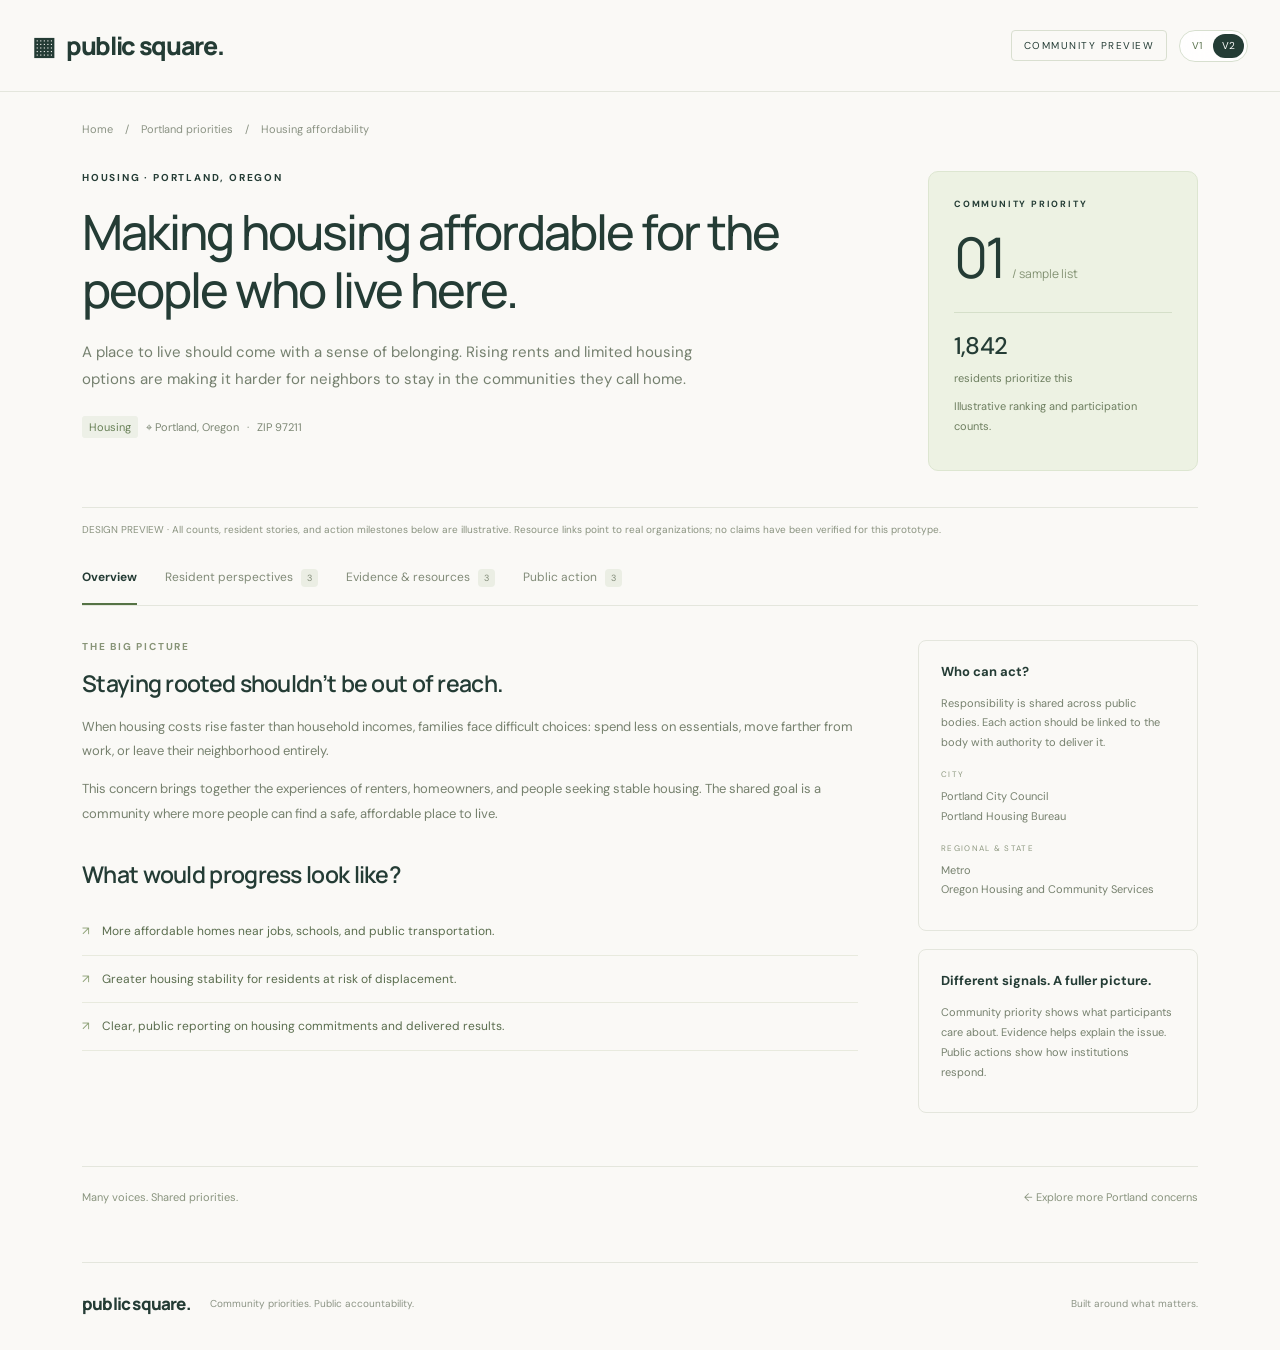
==== concern.html @ c82e116a "Add housing concern page with perspectives evidence and action tabs" ====
<!doctype html><html lang="en"><head><meta charset="UTF-8"><meta name="viewport" content="width=device-width,initial-scale=1"><title>Housing affordability — Public Square</title><style>
@import url('https://fonts.googleapis.com/css2?family=DM+Sans:wght@400;450;500;550;600;650;700&family=Manrope:wght@400;500;600;650;700;750;800&display=swap');
:root{--paper:#faf9f6;--ink:#243c35;--muted:#7b827a;--line:#e4e6dd;--green:#c9ec8e}*{box-sizing:border-box}body{margin:0;background:var(--paper);color:var(--ink);font-family:'DM Sans',sans-serif;font-size:14px}button,input,select{font:inherit}a{color:inherit;text-decoration:none}.site-header{height:92px;margin:0 5%;display:flex;align-items:center;border-bottom:1px solid var(--line);gap:28px}.brand{font-family:Manrope,sans-serif;font-weight:800;font-size:25px;letter-spacing:-1.3px;display:flex;align-items:center}.brand-mark{font-size:35px;margin-right:10px;line-height:1}.brand-dot{color:#71904b}.header-note{color:var(--muted);font-size:12px}.preview-label{margin-left:auto;font-size:10px;letter-spacing:1.5px;border:1px solid #d9dfd0;padding:8px 12px;border-radius:4px}main{max-width:1160px;margin:auto;padding:0 32px}.intro{position:relative;padding:58px 0 31px;overflow:hidden}.eyebrow{font-size:10px;letter-spacing:1.8px;font-weight:700;display:flex;align-items:center;gap:8px}.eyebrow>span{width:6px;height:6px;border-radius:50%;background:#7e9b55}h1{font-family:Manrope,sans-serif;font-size:70px;line-height:1.12;letter-spacing:-3.8px;font-weight:500;margin:22px 0}h1 em{font-style:normal;background:linear-gradient(transparent 65%,var(--green) 65%,var(--green) 93%,transparent 93%)}.intro p{color:#747d74;font-size:14px;line-height:1.9}.intro-bottom{display:flex;align-items:center;gap:17px;margin-top:30px}.community{font-weight:600;font-size:12px}.community>span{font-size:20px;margin-right:5px}.demo-note{font-size:10px;color:#888f84;border-left:1px solid var(--line);padding-left:17px}.hero-art{position:absolute;right:4px;top:65px;width:410px;height:290px}.art-grid{position:absolute;inset:0;background-image:radial-gradient(#cbd2c1 1px,transparent 1px);background-size:19px 19px;mask-image:linear-gradient(to right,transparent,black 20%,black 80%,transparent)}.art-circle{position:absolute;width:215px;height:215px;border-radius:50%;background:#e7edda;left:110px;top:20px}.art-card{position:absolute;background:#fffefb;border:1px solid #dfe4d5;box-shadow:0 10px 25px #243c3509;border-radius:7px;padding:21px 16px;width:330px;font-size:12px;font-weight:550;display:flex;align-items:center;gap:16px}.art-card>span{font-size:11px;color:#839575}.art-card>b{margin-left:auto;font-size:18px;font-weight:400}.card-one{top:28px;left:15px;transform:rotate(-6deg)}.card-two{top:105px;left:63px;transform:rotate(3deg);background:#e6efce}.card-three{top:182px;left:28px;transform:rotate(-3deg)}.art-caption{position:absolute;bottom:0;left:92px;letter-spacing:1.7px;font-size:8px;color:#929b86}.priorities{border-top:1px solid var(--line);padding-top:34px}.section-heading{display:flex;justify-content:space-between;align-items:end;margin-bottom:24px}h2{font-family:Manrope,sans-serif;font-size:30px;letter-spacing:-1px;margin:8px 0 0;font-weight:600;display:flex;align-items:center;gap:12px}.count{font-family:'DM Sans',sans-serif;font-size:11px;background:#e8eddf;color:#66804f;border-radius:5px;padding:5px 8px;letter-spacing:0}.section-heading p{color:var(--muted);font-size:11px}.filters{display:flex;gap:12px;padding:17px;background:#eeefe8;border:1px solid #e4e7dc;border-radius:9px}.select-wrap{display:flex;flex-direction:column;gap:5px;background:var(--paper);border:1px solid #dfe3d8;border-radius:5px;padding:9px 12px;width:220px}.select-wrap>span{font-size:8px;letter-spacing:1.4px;color:#7e8676;font-weight:700}select{border:0;background:transparent;color:var(--ink);font-size:12px;width:100%;outline-offset:4px}.search-wrap{display:flex;align-items:center;gap:10px;margin-left:auto;border-bottom:1px solid #cdd3c3}.search-wrap>span{font-size:27px;color:#7b8574}input{background:transparent;border:0;min-width:0;width:175px;outline-offset:5px;font-size:12px;padding:12px 0;color:var(--ink)}.reset{border:0;background:none;font-size:10px;color:#7b8273;padding:6px;cursor:pointer}.list-labels{display:flex;justify-content:space-between;padding:24px 22px 12px;font-size:8px;font-weight:600;letter-spacing:1.4px;color:#89917f}.concern{display:flex;align-items:center;gap:22px;border-top:1px solid var(--line);padding:23px 20px;transition:background .15s}.concern:hover{background:#f0f2e9}.rank{font-family:Manrope,sans-serif;font-size:23px;font-weight:500;letter-spacing:-1px;width:32px;color:#a2ac98}.concern:first-child .rank{color:#537344}.concern-main{flex:1;min-width:0}.concern-title{border:0;padding:0;background:none;text-align:left;color:var(--ink);font-family:Manrope,sans-serif;font-size:16px;font-weight:650;letter-spacing:-.3px;cursor:pointer}.concern-title:hover{text-decoration:underline;text-underline-offset:4px}.concern-main p{font-size:12px;color:#7f867b;margin:7px 0 11px;line-height:1.6}.meta{display:flex;align-items:center;gap:12px;color:#87907e;font-size:9px}.tag{background:#edf0e7;padding:4px 7px;border-radius:3px;color:#688057}.priority-count{min-width:100px;text-align:right;font-size:18px;font-weight:500;letter-spacing:-.5px}.priority-count small{display:block;color:#939a8b;font-size:9px;font-weight:400;letter-spacing:0;margin-top:5px}.row-arrow{margin-left:10px;color:#94a087;font-size:20px}.list-footer{border-top:1px solid var(--line);display:flex;justify-content:space-between;padding:17px 0;font-size:10px;color:#8a9381}.invitation{margin:27px 0 42px;display:flex;gap:19px;align-items:center;background:#eaf0df;border-radius:8px;padding:26px 28px}.invitation-icon{font-size:40px;color:#78975b}.invitation h3{font-family:Manrope,sans-serif;font-size:17px;margin:0 0 6px;font-weight:600;letter-spacing:-.4px}.invitation p{font-size:11px;color:#7b8970;margin:0;line-height:1.7}.sample-badge{margin-left:auto;font-size:10px;color:#6a7f58}footer{display:flex;gap:20px;align-items:center;padding:24px 0 30px;border-top:1px solid var(--line);color:#8c9485;font-size:10px}.brand.small{font-size:17px;color:var(--ink);letter-spacing:-.8px}footer>span{margin-left:auto}.empty{padding:50px 20px;text-align:center;color:var(--muted)}dialog{border:1px solid var(--line);border-radius:14px;max-width:560px;width:calc(100% - 32px);padding:34px;background:var(--paper);color:var(--ink);box-shadow:0 20px 90px #14291f33}dialog::backdrop{background:#203c3566;backdrop-filter:blur(3px)}.close{float:right;border:0;background:none;font-size:25px;color:var(--ink);cursor:pointer}dialog h2{font-size:27px;margin:20px 0}dialog p{line-height:1.8;color:#737f6c}dialog .detail-note{font-size:12px;border-top:1px solid var(--line);padding-top:16px}button:focus-visible,a:focus-visible{outline:2px solid #67864c;outline-offset:5px}@media(min-width:1450px){main{max-width:1230px}.intro{padding-top:65px;padding-bottom:40px}}@media(max-width:900px){.hero-art{transform:scale(.75);transform-origin:right center;right:-15px}.intro p{max-width:380px}.header-note{display:none}.search-wrap{width:170px}input{width:130px}.select-wrap{width:180px}.sample-badge{display:none}}@media(max-width:650px){.site-header{height:75px;margin:0 22px}.brand{font-size:22px}.brand-mark{font-size:29px}.preview-label{font-size:7px;padding:7px;letter-spacing:1px}main{padding:0 22px}.intro{padding:36px 0 25px}.hero-art{display:none}h1{font-size:57px;letter-spacing:-3px}.intro p{font-size:13px}.intro-bottom{flex-wrap:wrap;gap:10px}.demo-note{font-size:9px}.section-heading{align-items:start;flex-direction:column;gap:9px}.section-heading p{margin:0}.filters{flex-wrap:wrap;padding:12px;gap:10px}.select-wrap{width:calc(50% - 5px)}.search-wrap{margin:0;flex:1}.search-wrap input{width:100%}.list-labels{padding-left:0;padding-right:0;font-size:7px}.concern{gap:12px;padding:22px 0}.rank{font-size:20px;width:25px}.concern-title{font-size:14px;line-height:1.5}.concern-main p{font-size:11px}.priority-count{font-size:16px;min-width:55px}.priority-count small{font-size:8px}.row-arrow{display:none}.meta{gap:8px;font-size:8px;flex-wrap:wrap}.list-footer>span:last-child{display:none}.invitation{padding:20px 17px;gap:12px}.invitation h3{font-size:15px}.invitation p{font-size:10px}footer{flex-wrap:wrap;gap:8px 15px}footer>span{display:none}footer p{font-size:9px}}

[hidden]{display:none!important}.filters{flex-wrap:wrap;align-items:stretch}.filters .select-wrap{flex:1 1 145px;width:auto;min-width:135px}.filters .search-wrap{flex:1 1 170px}.filters .search-wrap input{width:100%}.select-wrap input{width:100%;padding:0;font-size:12px}.filter-help{font-size:10px;color:var(--muted);line-height:1.6;margin:8px 2px}.filter-help:empty{display:none}.community #community-name{font-size:12px}

html{scroll-behavior:smooth}.landing-hero{min-height:100svh;position:relative;isolation:isolate;display:flex;flex-direction:column;background:#213d30;color:white;padding:0 5% 28px}.hero-photo,.hero-shade{position:absolute;inset:0;width:100%;height:100%;object-fit:cover;z-index:-2}.hero-photo{object-position:65% center}.hero-shade{z-index:-1;background:linear-gradient(90deg,#09251de0 0%,#10281e99 45%,#10281e22 100%),linear-gradient(0deg,#0c261ad9,transparent 60%)}.hero-header{display:flex;align-items:center;gap:30px;padding:28px 0;border-bottom:1px solid #ffffff30}.hero-header .brand{color:#fff}.hero-header .preview-label{border-color:#ffffff60;color:#fff}.hero-nav{font-size:12px;margin-left:auto}.hero-message{flex:1;padding:80px 0 60px;max-width:850px}.hero-message .eyebrow{color:#d4e8bb}.hero-message h1{font-size:clamp(48px,5.8vw,88px);line-height:1.1;letter-spacing:-3px;margin:26px 0}.hero-message h1 em{background:none;color:#d3ef9d}.hero-message p{font-size:16px;line-height:1.8;color:#ecf0e7;max-width:520px}.hero-link{display:inline-flex;gap:28px;align-items:center;font-size:12px;margin-top:22px}.hero-link span{border:1px solid #ffffff80;border-radius:50%;padding:8px 13px;font-size:20px}.hero-filter-panel{background:#faf9f6;color:var(--ink);border-radius:12px;padding:22px 24px;box-shadow:0 8px 45px #0002}.hero-filter-heading{display:flex;align-items:center;justify-content:space-between;gap:16px;margin-bottom:16px}.hero-filter-heading h2{font-size:22px;margin:0;letter-spacing:-.7px}.hero-filter-heading>span{font-size:11px;color:var(--muted)}.hero-filter-panel .filters{padding:0;border:0;background:none;gap:10px}.find-button{background:#d1ed9f;border:0;color:#233d2c;border-radius:5px;padding:16px 20px;font-weight:600;font-size:12px;cursor:pointer;display:flex;align-items:center;justify-content:center;gap:20px}.find-button:hover{background:#c1df8a}.hero-sample{font-size:9px;color:#8a9182;margin:12px 0 0}.hero-filter-panel .reset{display:none}#agenda{padding-top:45px}.priorities{border-top:0}.results-page main{padding-top:28px}.results-page .section-heading{margin-top:25px}.back-link{font-size:12px;color:#637a55}.results-page .filters{margin-top:20px}.results-page .find-button{display:none}.results-page .invitation{display:none}@media(max-width:650px){.landing-hero{padding:0 20px 20px}.hero-header{padding:22px 0;gap:12px}.hero-header .brand{font-size:21px}.hero-nav{display:none}.hero-message{padding:60px 0 45px}.hero-message h1{font-size:49px;letter-spacing:-2px}.hero-message p{font-size:13px}.hero-filter-panel{padding:18px}.hero-filter-heading{display:block}.hero-filter-heading h2{font-size:19px;margin-bottom:7px}.hero-filter-panel .select-wrap{min-width:110px;flex-basis:calc(50% - 5px)}.find-button{flex:1 1 100%}.hero-photo{object-position:60% center}.hero-shade{background:linear-gradient(90deg,#09251de8,#10281e55)}.hero-sample{line-height:1.7}.hero-header .preview-label{margin-left:auto;font-size:7px}.hero-message .eyebrow{font-size:8px}#agenda{padding-top:25px}}


.version-switcher{position:fixed;bottom:18px;right:20px;z-index:50;display:flex;align-items:center;gap:5px;padding:6px;background:#fffffff2;border:1px solid #d7dfcf;border-radius:40px;box-shadow:0 5px 25px #10271d26;font:11px 'DM Sans',sans-serif;color:#263e32;backdrop-filter:blur(12px)}.version-switcher>span{padding:0 9px;color:#7b8774;font-size:9px;letter-spacing:1px}.version-switcher a{display:block;border-radius:30px;padding:9px 13px;color:#58704b}.version-switcher a[aria-current=page]{background:#243c35;color:#fff}.version-switcher a:hover{background:#e7efd9;color:#243c35}@media(max-width:650px){.version-switcher{bottom:12px;right:12px}.version-switcher>span{display:none}footer{padding-bottom:75px}}

/* Compact version control shared by all screens. */
.header-controls{margin-left:auto;display:flex;align-items:center;gap:12px;flex-shrink:0}.header-controls .preview-label{margin-left:0;white-space:nowrap}.version-switcher{position:static;display:inline-flex;align-items:center;gap:2px;padding:3px;border:1px solid #d7dfcf;border-radius:30px;background:#ffffffd9;box-shadow:none;font:10px 'DM Sans',sans-serif;color:#263e32}.version-switcher a{display:block;padding:6px 9px;border-radius:20px;color:#58704b;line-height:1.2}.version-switcher a[aria-current=page]{background:#243c35;color:white}.version-switcher a:hover{background:#e7efd9;color:#243c35}.hero-header .version-switcher{background:#ffffff16;border-color:#ffffff65}.hero-header .version-switcher a{color:#fff}.hero-header .version-switcher a[aria-current=page]{background:#d3ef9d;color:#243c35}.hero-header .hero-nav{margin-left:auto}.hero-header .header-controls{margin-left:0}.landing-hero{padding-bottom:clamp(70px,10svh,120px)}.hero-message{padding-bottom:38px}.hero-filter-panel{margin-top:12px}@media(max-width:650px){.header-controls{gap:7px}.site-header,.hero-header{gap:10px}.site-header .brand,.hero-header .brand{font-size:18px;letter-spacing:-.8px}.site-header .brand-mark{font-size:24px;margin-right:6px}.header-controls .preview-label{font-size:6px;letter-spacing:.6px;padding:7px 5px}.version-switcher a{padding:6px 7px;font-size:9px}.hero-header .header-controls{margin-left:auto}.landing-hero{padding-bottom:48px}.hero-message{padding-top:45px;padding-bottom:30px}footer{padding-bottom:30px}}

.concern-page main{max-width:1180px;padding-top:30px}.breadcrumbs{font-size:11px;color:#8b9384;display:flex;gap:12px;align-items:center;margin-bottom:35px}.breadcrumbs a:hover{text-decoration:underline}.concern-heading{display:grid;grid-template-columns:1fr 270px;gap:65px;padding-bottom:36px}.concern-heading h1{font-size:clamp(33px,3.8vw,51px);line-height:1.2;letter-spacing:-2px;margin:19px 0;max-width:720px}.concern-lead{color:#75806f;font-size:15px;line-height:1.8;max-width:640px}.concern-context{display:flex;gap:8px;align-items:center;font-size:11px;color:#7d8875;margin-top:23px}.rank-card{background:#edf2e3;border:1px solid #dde6d1;border-radius:10px;padding:25px;align-self:start}.rank-card .eyebrow{font-size:9px;line-height:1.6}.rank-number{font-size:56px;letter-spacing:-3px;font-family:Manrope,sans-serif;line-height:1.3;margin:10px 0}.rank-number small{font-size:12px;letter-spacing:0;color:#839273}.rank-card p{color:#6d7e5f;font-size:11px;line-height:1.8;margin:8px 0}.rank-divider{border-top:1px solid #d5dfc9;margin-top:18px;padding-top:17px}.rank-card strong{font-size:24px;font-weight:500;letter-spacing:-.8px}.prototype-note{border-top:1px solid var(--line);padding:13px 0;color:#8a9380;font-size:10px;line-height:1.7}.concern-tabs{display:flex;gap:28px;border-bottom:1px solid var(--line);margin:0 0 34px;overflow-x:auto}.concern-tabs button{padding:18px 0;color:#818b78;border:0;border-bottom:2px solid transparent;background:none;white-space:nowrap;cursor:pointer;font-size:12px}.concern-tabs button[aria-selected=true]{border-color:#557345;color:#243c35;font-weight:700}.concern-tabs small{background:#ebeee4;padding:3px 6px;border-radius:4px;font-size:9px;margin-left:5px}.detail-layout{display:grid;grid-template-columns:1fr 280px;gap:60px}.detail-layout h2,.tab-panel h2{font-size:23px;letter-spacing:-.7px;margin:0 0 16px}.detail-layout p,.tab-panel .body-copy{font-size:13px;line-height:1.9;color:#76816e}.detail-section{margin-bottom:32px}.desired-outcomes{padding:0;list-style:none;margin:18px 0}.desired-outcomes li{display:flex;gap:12px;font-size:12px;color:#5a6d4e;padding:13px 0;border-bottom:1px solid #e8eade;line-height:1.7}.desired-outcomes li:before{content:'↗';color:#8da176}.sidebar-box{border:1px solid var(--line);padding:22px;border-radius:8px;margin-bottom:18px}.sidebar-box h3{font-size:13px;margin:0 0 14px}.sidebar-box p{font-size:11px;margin:8px 0;line-height:1.8}.sidebar-box a{font-size:11px;text-decoration:underline;text-underline-offset:4px;line-height:1.8}.sidebar-label{display:block;font-size:8px;letter-spacing:1.3px;color:#8e9981;margin:16px 0 5px}.perspective-card{border:1px solid var(--line);background:#fffefa;border-radius:9px;padding:24px;margin-bottom:16px}.person{display:flex;align-items:center;gap:10px;font-size:12px}.avatar{width:34px;height:34px;background:#e9eddf;color:#72835e;display:grid;place-items:center;border-radius:50%;font-size:11px}.person small{display:block;color:#94a087;font-size:9px;margin-top:3px}.perspective-card blockquote{font-size:15px;line-height:1.85;margin:18px 0;color:#506246}.perspective-card .tag{font-size:9px}.source-card{display:flex;gap:18px;border-top:1px solid var(--line);padding:23px 0;align-items:start}.source-icon{background:#edf0e6;padding:12px;border-radius:5px;font-size:19px;color:#7a8c64}.source-card h3{font-size:14px;margin:0 0 8px}.source-card p{font-size:12px;line-height:1.8;color:#7b8573;max-width:650px}.source-card a{font-size:11px;text-decoration:underline;text-underline-offset:4px}.source-card small{color:#8b9680;font-size:9px}.timeline{margin:28px 0 40px;padding-left:28px;border-left:1px solid #dbe3cf}.timeline-item{position:relative;padding:0 0 30px 5px}.timeline-item:before{content:'';position:absolute;left:-34px;top:5px;width:9px;height:9px;border-radius:50%;background:#b5ce90;border:2px solid var(--paper)}.timeline-item time{font-size:9px;letter-spacing:1.2px;color:#8c987d}.timeline-item h3{font-size:15px;margin:10px 0}.timeline-item p{font-size:12px;color:#7d8873;line-height:1.8}.status-chip{font-size:9px;background:#edf1e4;color:#6b8155;border-radius:4px;padding:5px 8px;display:inline-block}.tab-panel{min-height:390px}.panel-intro{display:flex;justify-content:space-between;align-items:start;gap:30px}.panel-intro .eyebrow{color:#8d987f;font-size:8px;margin-top:8px}.detail-bottom{margin:35px 0;padding:23px 0;border-top:1px solid var(--line);font-size:11px;color:#89947e;display:flex;justify-content:space-between}.concern-page .site-header{max-width:1350px;margin:auto;padding:0 32px}.concern-page .section-heading{margin:0}@media(max-width:700px){.concern-page main{padding:23px}.concern-page .site-header{padding:0 20px}.concern-heading{grid-template-columns:1fr;gap:20px}.concern-heading h1{font-size:36px;letter-spacing:-1.5px}.rank-card{display:grid;grid-template-columns:1fr 1fr;gap:0 15px;padding:20px}.rank-card .eyebrow{grid-column:1/-1}.rank-number{grid-row:2/4;font-size:44px}.rank-card .rank-divider{margin-top:0;padding-top:6px;border:0}.rank-card>p:last-child{grid-column:1/-1}.detail-layout{grid-template-columns:1fr;gap:10px}.concern-tabs{gap:23px}.concern-tabs button{font-size:11px}.panel-intro{display:block}.panel-intro .eyebrow{margin:0 0 20px}.breadcrumbs{font-size:9px;gap:8px;margin-bottom:26px}.concern-lead{font-size:13px}.detail-bottom{display:block;line-height:1.8}.person{font-size:11px}}
</style></head><body class="concern-page"><header class="site-header"><a class="brand" href="./">▦ &nbsp; public square.</a><div class="header-controls"><span class="preview-label">COMMUNITY PREVIEW</span><nav class="version-switcher" aria-label="Design version"><a href="v1.html" title="V1: Original design" >V1</a><a href="index.html" title="V2: Community design" aria-current="page">V2</a></nav></div></header>
<main><nav class="breadcrumbs" aria-label="Breadcrumb"><a href="./">Home</a><span>/</span><a href="results.html?level=city&state=Oregon&city=Portland">Portland priorities</a><span>/</span><span>Housing affordability</span></nav>
<section class="concern-heading"><div><div class="eyebrow">HOUSING · PORTLAND, OREGON</div><h1>Making housing affordable for the people who live here.</h1><p class="concern-lead">A place to live should come with a sense of belonging. Rising rents and limited housing options are making it harder for neighbors to stay in the communities they call home.</p><div class="concern-context"><span class="tag">Housing</span><span>⌖ Portland, Oregon</span><span>·</span><span>ZIP 97211</span></div></div><aside class="rank-card"><div class="eyebrow">COMMUNITY PRIORITY</div><div class="rank-number">01 <small>/ sample list</small></div><div class="rank-divider"><strong>1,842</strong><p>residents prioritize this</p></div><p>Illustrative ranking and participation counts.</p></aside></section>
<div class="prototype-note">DESIGN PREVIEW · All counts, resident stories, and action milestones below are illustrative. Resource links point to real organizations; no claims have been verified for this prototype.</div>
<div class="concern-tabs" role="tablist" aria-label="Explore this concern"><button id="tab-overview" role="tab" aria-selected="true" aria-controls="panel-overview" tabindex="0">Overview</button><button id="tab-perspectives" role="tab" aria-selected="false" aria-controls="panel-perspectives" tabindex="-1">Resident perspectives <small>3</small></button><button id="tab-evidence" role="tab" aria-selected="false" aria-controls="panel-evidence" tabindex="-1">Evidence & resources <small>3</small></button><button id="tab-actions" role="tab" aria-selected="false" aria-controls="panel-actions" tabindex="-1">Public action <small>3</small></button></div>
<section id="panel-overview" class="tab-panel" role="tabpanel" aria-labelledby="tab-overview" tabindex="0"><div class="detail-layout"><div><div class="detail-section"><div class="eyebrow" style="color:#879477;margin-bottom:14px">THE BIG PICTURE</div><h2>Staying rooted shouldn’t be out of reach.</h2><p>When housing costs rise faster than household incomes, families face difficult choices: spend less on essentials, move farther from work, or leave their neighborhood entirely.</p><p>This concern brings together the experiences of renters, homeowners, and people seeking stable housing. The shared goal is a community where more people can find a safe, affordable place to live.</p></div><div class="detail-section"><h2>What would progress look like?</h2><ul class="desired-outcomes"><li>More affordable homes near jobs, schools, and public transportation.</li><li>Greater housing stability for residents at risk of displacement.</li><li>Clear, public reporting on housing commitments and delivered results.</li></ul></div></div><aside><div class="sidebar-box"><h3>Who can act?</h3><p>Responsibility is shared across public bodies. Each action should be linked to the body with authority to deliver it.</p><span class="sidebar-label">CITY</span><p>Portland City Council<br>Portland Housing Bureau</p><span class="sidebar-label">REGIONAL & STATE</span><p>Metro<br>Oregon Housing and Community Services</p></div><div class="sidebar-box"><h3>Different signals. A fuller picture.</h3><p>Community priority shows what participants care about. Evidence helps explain the issue. Public actions show how institutions respond.</p></div></aside></div></section>
<section id="panel-perspectives" class="tab-panel" role="tabpanel" aria-labelledby="tab-perspectives" tabindex="0" hidden><div class="panel-intro"><div><h2>The people behind the priority.</h2><p class="body-copy">Personal experiences add context that numbers alone can’t capture.</p></div><span class="eyebrow">FICTIONAL STORIES FOR DESIGN ONLY</span></div><article class="perspective-card"><div class="person"><span class="avatar">AN</span><div>A neighbor renting in Portland<small>Illustrative resident perspective</small></div></div><blockquote>“I want to stay near my kids’ school and the neighbors we know. Every time our lease comes up, I wonder whether we’ll be able to.”</blockquote><span class="tag">Housing stability</span></article><article class="perspective-card"><div class="person"><span class="avatar">LW</span><div>A local worker<small>Illustrative resident perspective</small></div></div><blockquote>“A lower rent can mean a much longer commute. I’d like more options close to the places where people work.”</blockquote><span class="tag">Access to opportunity</span></article><article class="perspective-card"><div class="person"><span class="avatar">LN</span><div>A longtime neighbor<small>Illustrative resident perspective</small></div></div><blockquote>“We need more homes, and we need to help the people who are already here. I want to understand how proposed changes do both.”</blockquote><span class="tag">Neighborhood change</span></article></section>
<section id="panel-evidence" class="tab-panel" role="tabpanel" aria-labelledby="tab-evidence" tabindex="0" hidden><div class="panel-intro"><div><h2>A starting point for understanding.</h2><p class="body-copy">Explore primary resources. These links are starting points, not evidence for the illustrative counts on this page.</p></div><span class="eyebrow">PRIMARY RESOURCE DIRECTORY</span></div><article class="source-card"><span class="source-icon" aria-hidden="true">▤</span><div><small>LOCAL GOVERNMENT</small><h3>Portland Housing Bureau</h3><p>Explore city housing programs, policies, and reporting. Specific findings would be linked and reviewed before appearing as evidence.</p><a href="https://www.portland.gov/phb" target="_blank" rel="noopener noreferrer">Visit the Housing Bureau ↗</a></div></article><article class="source-card"><span class="source-icon" aria-hidden="true">▦</span><div><small>FEDERAL DATA</small><h3>U.S. Census Bureau · Data Explorer</h3><p>Look up housing costs, household income, and tenure by geography. A future evidence record would include the dataset, year, geography, and limitations.</p><a href="https://data.census.gov/" target="_blank" rel="noopener noreferrer">Explore Census data ↗</a></div></article><article class="source-card"><span class="source-icon" aria-hidden="true">↗</span><div><small>STATE GOVERNMENT</small><h3>Oregon Housing and Community Services</h3><p>Find information about statewide housing programs and resources.</p><a href="https://www.oregon.gov/ohcs/" target="_blank" rel="noopener noreferrer">Visit Oregon housing resources ↗</a></div></article></section>
<section id="panel-actions" class="tab-panel" role="tabpanel" aria-labelledby="tab-actions" tabindex="0" hidden><div class="panel-intro"><div><h2>From shared priorities to public action.</h2><p class="body-copy">Follow proposals, decisions, and delivery separately. Each real milestone will need a dated primary source.</p></div><span class="eyebrow">ILLUSTRATIVE TIMELINE · NOT ACTUAL EVENTS</span></div><div class="timeline"><article class="timeline-item"><time>EXAMPLE MILESTONE 01</time><h3>A housing proposal enters public review</h3><p>A proposed program is published for community input. A real entry would name its sponsor and link to the proposal.</p><span class="status-chip">Proposed · Example</span></article><article class="timeline-item"><time>EXAMPLE MILESTONE 02</time><h3>Funding is considered</h3><p>A budget decision is tracked separately from the proposal. Approval alone would not be recorded as completed housing.</p><span class="status-chip">Decision pending · Example</span></article><article class="timeline-item"><time>EXAMPLE MILESTONE 03</time><h3>Delivery is measured against the commitment</h3><p>Completed homes and access outcomes would be compared with published targets, with delays and missing information visible.</p><span class="status-chip">Awaiting evidence · Example</span></article></div></section>
<div class="detail-bottom"><span>Many voices. Shared priorities.</span><a href="results.html?level=city&state=Oregon&city=Portland">← Explore more Portland concerns</a></div>
<footer><a class="brand small" href="./">public square.</a><p>Community priorities. Public accountability.</p><span>Built around what matters.</span></footer></main>
<script>const tabs=[...document.querySelectorAll('[role="tab"]')];
function activate(tab){tabs.forEach(t=>{const selected=t===tab;t.setAttribute('aria-selected',String(selected));t.tabIndex=selected?0:-1;document.getElementById(t.getAttribute('aria-controls')).hidden=!selected;});history.replaceState(null,'',`#${tab.id.replace('tab-','')}`);}
tabs.forEach((tab,index)=>{tab.addEventListener('click',()=>activate(tab));tab.addEventListener('keydown',e=>{let next;if(e.key==='ArrowRight')next=(index+1)%tabs.length;if(e.key==='ArrowLeft')next=(index+tabs.length-1)%tabs.length;if(e.key==='Home')next=0;if(e.key==='End')next=tabs.length-1;if(next!==undefined){e.preventDefault();activate(tabs[next]);tabs[next].focus();}});});
const requested=tabs.find(t=>`#${t.id.replace('tab-','')}`===location.hash);if(requested)activate(requested);
</script></body></html>
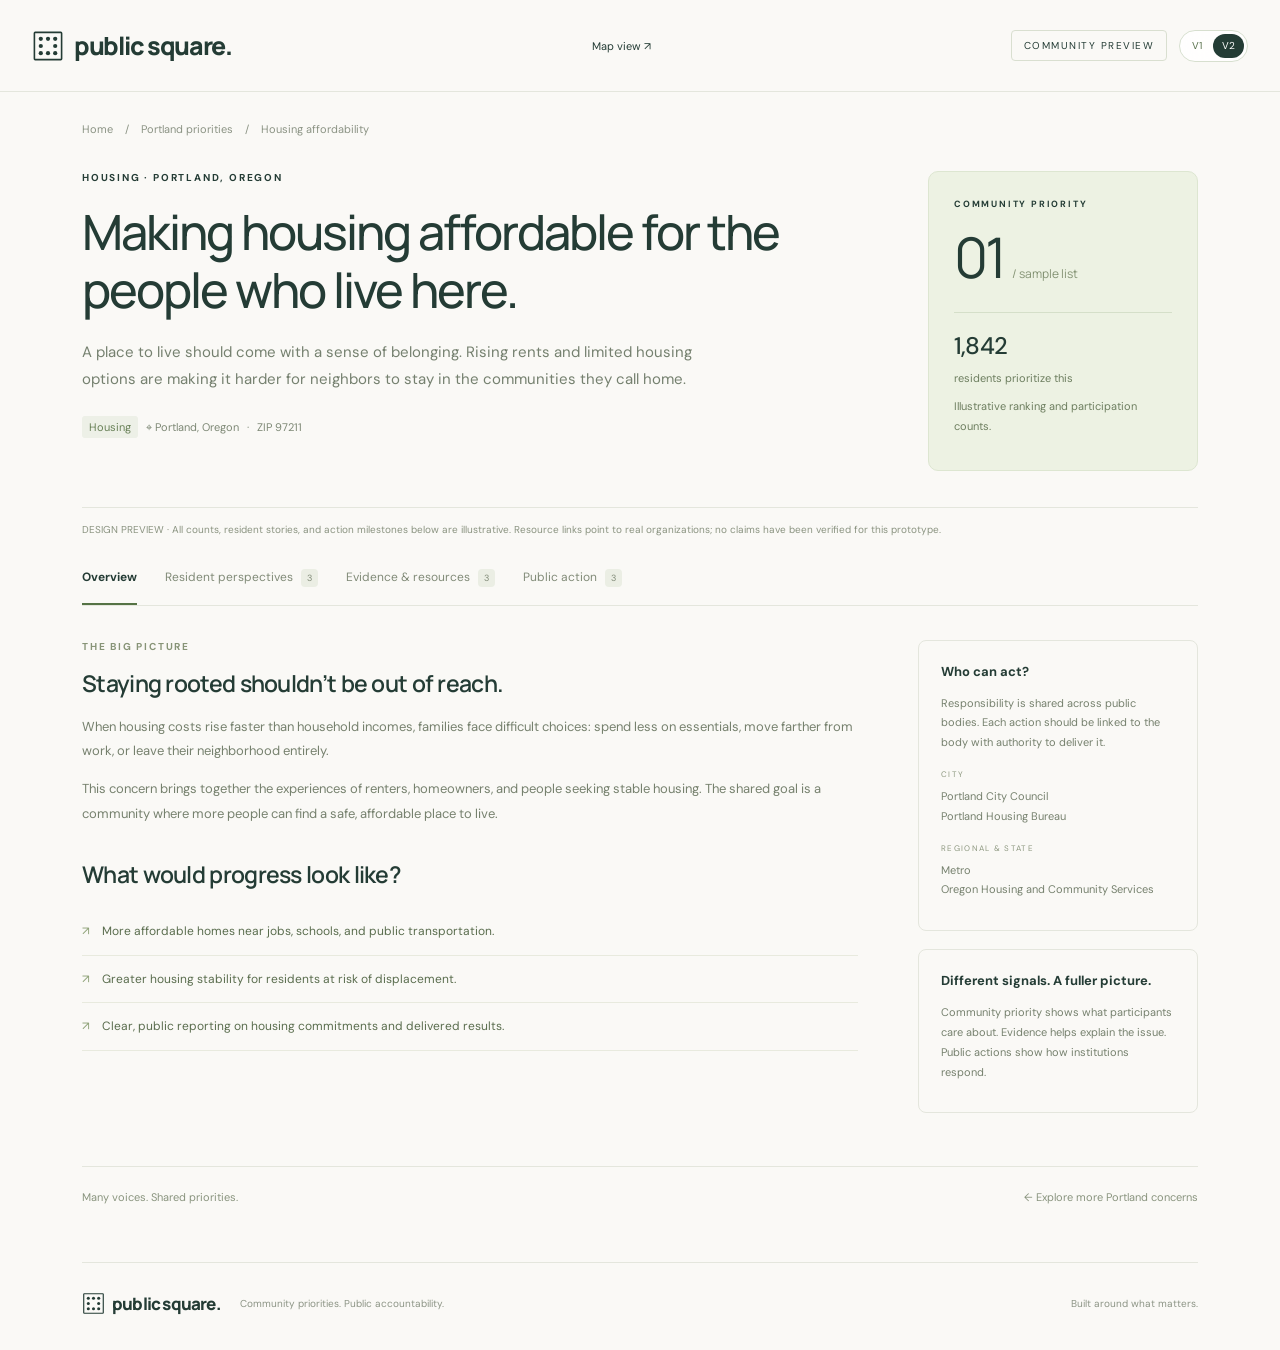
==== commit 9c77b7bc: "Add community atlas and eight-circle Public Square logo" ====
--- a/concern.html
+++ b/concern.html
@@ -13,7 +13,8 @@
 .header-controls{margin-left:auto;display:flex;align-items:center;gap:12px;flex-shrink:0}.header-controls .preview-label{margin-left:0;white-space:nowrap}.version-switcher{position:static;display:inline-flex;align-items:center;gap:2px;padding:3px;border:1px solid #d7dfcf;border-radius:30px;background:#ffffffd9;box-shadow:none;font:10px 'DM Sans',sans-serif;color:#263e32}.version-switcher a{display:block;padding:6px 9px;border-radius:20px;color:#58704b;line-height:1.2}.version-switcher a[aria-current=page]{background:#243c35;color:white}.version-switcher a:hover{background:#e7efd9;color:#243c35}.hero-header .version-switcher{background:#ffffff16;border-color:#ffffff65}.hero-header .version-switcher a{color:#fff}.hero-header .version-switcher a[aria-current=page]{background:#d3ef9d;color:#243c35}.hero-header .hero-nav{margin-left:auto}.hero-header .header-controls{margin-left:0}.landing-hero{padding-bottom:clamp(70px,10svh,120px)}.hero-message{padding-bottom:38px}.hero-filter-panel{margin-top:12px}@media(max-width:650px){.header-controls{gap:7px}.site-header,.hero-header{gap:10px}.site-header .brand,.hero-header .brand{font-size:18px;letter-spacing:-.8px}.site-header .brand-mark{font-size:24px;margin-right:6px}.header-controls .preview-label{font-size:6px;letter-spacing:.6px;padding:7px 5px}.version-switcher a{padding:6px 7px;font-size:9px}.hero-header .header-controls{margin-left:auto}.landing-hero{padding-bottom:48px}.hero-message{padding-top:45px;padding-bottom:30px}footer{padding-bottom:30px}}
 
 .concern-page main{max-width:1180px;padding-top:30px}.breadcrumbs{font-size:11px;color:#8b9384;display:flex;gap:12px;align-items:center;margin-bottom:35px}.breadcrumbs a:hover{text-decoration:underline}.concern-heading{display:grid;grid-template-columns:1fr 270px;gap:65px;padding-bottom:36px}.concern-heading h1{font-size:clamp(33px,3.8vw,51px);line-height:1.2;letter-spacing:-2px;margin:19px 0;max-width:720px}.concern-lead{color:#75806f;font-size:15px;line-height:1.8;max-width:640px}.concern-context{display:flex;gap:8px;align-items:center;font-size:11px;color:#7d8875;margin-top:23px}.rank-card{background:#edf2e3;border:1px solid #dde6d1;border-radius:10px;padding:25px;align-self:start}.rank-card .eyebrow{font-size:9px;line-height:1.6}.rank-number{font-size:56px;letter-spacing:-3px;font-family:Manrope,sans-serif;line-height:1.3;margin:10px 0}.rank-number small{font-size:12px;letter-spacing:0;color:#839273}.rank-card p{color:#6d7e5f;font-size:11px;line-height:1.8;margin:8px 0}.rank-divider{border-top:1px solid #d5dfc9;margin-top:18px;padding-top:17px}.rank-card strong{font-size:24px;font-weight:500;letter-spacing:-.8px}.prototype-note{border-top:1px solid var(--line);padding:13px 0;color:#8a9380;font-size:10px;line-height:1.7}.concern-tabs{display:flex;gap:28px;border-bottom:1px solid var(--line);margin:0 0 34px;overflow-x:auto}.concern-tabs button{padding:18px 0;color:#818b78;border:0;border-bottom:2px solid transparent;background:none;white-space:nowrap;cursor:pointer;font-size:12px}.concern-tabs button[aria-selected=true]{border-color:#557345;color:#243c35;font-weight:700}.concern-tabs small{background:#ebeee4;padding:3px 6px;border-radius:4px;font-size:9px;margin-left:5px}.detail-layout{display:grid;grid-template-columns:1fr 280px;gap:60px}.detail-layout h2,.tab-panel h2{font-size:23px;letter-spacing:-.7px;margin:0 0 16px}.detail-layout p,.tab-panel .body-copy{font-size:13px;line-height:1.9;color:#76816e}.detail-section{margin-bottom:32px}.desired-outcomes{padding:0;list-style:none;margin:18px 0}.desired-outcomes li{display:flex;gap:12px;font-size:12px;color:#5a6d4e;padding:13px 0;border-bottom:1px solid #e8eade;line-height:1.7}.desired-outcomes li:before{content:'↗';color:#8da176}.sidebar-box{border:1px solid var(--line);padding:22px;border-radius:8px;margin-bottom:18px}.sidebar-box h3{font-size:13px;margin:0 0 14px}.sidebar-box p{font-size:11px;margin:8px 0;line-height:1.8}.sidebar-box a{font-size:11px;text-decoration:underline;text-underline-offset:4px;line-height:1.8}.sidebar-label{display:block;font-size:8px;letter-spacing:1.3px;color:#8e9981;margin:16px 0 5px}.perspective-card{border:1px solid var(--line);background:#fffefa;border-radius:9px;padding:24px;margin-bottom:16px}.person{display:flex;align-items:center;gap:10px;font-size:12px}.avatar{width:34px;height:34px;background:#e9eddf;color:#72835e;display:grid;place-items:center;border-radius:50%;font-size:11px}.person small{display:block;color:#94a087;font-size:9px;margin-top:3px}.perspective-card blockquote{font-size:15px;line-height:1.85;margin:18px 0;color:#506246}.perspective-card .tag{font-size:9px}.source-card{display:flex;gap:18px;border-top:1px solid var(--line);padding:23px 0;align-items:start}.source-icon{background:#edf0e6;padding:12px;border-radius:5px;font-size:19px;color:#7a8c64}.source-card h3{font-size:14px;margin:0 0 8px}.source-card p{font-size:12px;line-height:1.8;color:#7b8573;max-width:650px}.source-card a{font-size:11px;text-decoration:underline;text-underline-offset:4px}.source-card small{color:#8b9680;font-size:9px}.timeline{margin:28px 0 40px;padding-left:28px;border-left:1px solid #dbe3cf}.timeline-item{position:relative;padding:0 0 30px 5px}.timeline-item:before{content:'';position:absolute;left:-34px;top:5px;width:9px;height:9px;border-radius:50%;background:#b5ce90;border:2px solid var(--paper)}.timeline-item time{font-size:9px;letter-spacing:1.2px;color:#8c987d}.timeline-item h3{font-size:15px;margin:10px 0}.timeline-item p{font-size:12px;color:#7d8873;line-height:1.8}.status-chip{font-size:9px;background:#edf1e4;color:#6b8155;border-radius:4px;padding:5px 8px;display:inline-block}.tab-panel{min-height:390px}.panel-intro{display:flex;justify-content:space-between;align-items:start;gap:30px}.panel-intro .eyebrow{color:#8d987f;font-size:8px;margin-top:8px}.detail-bottom{margin:35px 0;padding:23px 0;border-top:1px solid var(--line);font-size:11px;color:#89947e;display:flex;justify-content:space-between}.concern-page .site-header{max-width:1350px;margin:auto;padding:0 32px}.concern-page .section-heading{margin:0}@media(max-width:700px){.concern-page main{padding:23px}.concern-page .site-header{padding:0 20px}.concern-heading{grid-template-columns:1fr;gap:20px}.concern-heading h1{font-size:36px;letter-spacing:-1.5px}.rank-card{display:grid;grid-template-columns:1fr 1fr;gap:0 15px;padding:20px}.rank-card .eyebrow{grid-column:1/-1}.rank-number{grid-row:2/4;font-size:44px}.rank-card .rank-divider{margin-top:0;padding-top:6px;border:0}.rank-card>p:last-child{grid-column:1/-1}.detail-layout{grid-template-columns:1fr;gap:10px}.concern-tabs{gap:23px}.concern-tabs button{font-size:11px}.panel-intro{display:block}.panel-intro .eyebrow{margin:0 0 20px}.breadcrumbs{font-size:9px;gap:8px;margin-bottom:26px}.concern-lead{font-size:13px}.detail-bottom{display:block;line-height:1.8}.person{font-size:11px}}
-</style></head><body class="concern-page"><header class="site-header"><a class="brand" href="./">▦ &nbsp; public square.</a><div class="header-controls"><span class="preview-label">COMMUNITY PREVIEW</span><nav class="version-switcher" aria-label="Design version"><a href="v1.html" title="V1: Original design" >V1</a><a href="index.html" title="V2: Community design" aria-current="page">V2</a></nav></div></header>
+.atlas-link{font-size:11px;white-space:nowrap;margin-left:auto}.hero-header .atlas-link{color:white}.hero-header .hero-nav{display:none}@media(max-width:650px){.atlas-link{font-size:9px}.site-header .header-note{display:none}.header-controls .preview-label{display:none}.hero-header{gap:12px}.header-controls{margin-left:0}}
+.brand .square-logo{width:32px;height:32px;flex-shrink:0;margin-right:10px}.brand{white-space:nowrap}.brand.small .square-logo{width:23px;height:23px;margin-right:7px}@media(max-width:650px){.brand .square-logo{width:25px;height:25px;margin-right:7px}.hero-header .brand{font-size:18px}}</style></head><body class="concern-page"><header class="site-header"><a class="brand" href="./"><svg class="square-logo" aria-hidden="true" viewBox="0 0 40 40" fill="none"><rect x="3" y="3" width="34" height="34" rx="1" stroke="currentColor" stroke-width="2"/><circle cx="11" cy="11" r="2.65" fill="currentColor"/><circle cx="20" cy="11" r="2.65" fill="currentColor"/><circle cx="29" cy="11" r="2.65" fill="currentColor"/><circle cx="11" cy="20" r="2.65" fill="currentColor"/><circle cx="29" cy="20" r="2.65" fill="currentColor"/><circle cx="11" cy="29" r="2.65" fill="currentColor"/><circle cx="20" cy="29" r="2.65" fill="currentColor"/><circle cx="29" cy="29" r="2.65" fill="currentColor"/></svg>public square.</a><a class="atlas-link" href="map.html">Map view ↗</a><div class="header-controls"><span class="preview-label">COMMUNITY PREVIEW</span><nav class="version-switcher" aria-label="Design version"><a href="v1.html" title="V1: Original design" >V1</a><a href="index.html" title="V2: Community design" aria-current="page">V2</a></nav></div></header>
 <main><nav class="breadcrumbs" aria-label="Breadcrumb"><a href="./">Home</a><span>/</span><a href="results.html?level=city&state=Oregon&city=Portland">Portland priorities</a><span>/</span><span>Housing affordability</span></nav>
 <section class="concern-heading"><div><div class="eyebrow">HOUSING · PORTLAND, OREGON</div><h1>Making housing affordable for the people who live here.</h1><p class="concern-lead">A place to live should come with a sense of belonging. Rising rents and limited housing options are making it harder for neighbors to stay in the communities they call home.</p><div class="concern-context"><span class="tag">Housing</span><span>⌖ Portland, Oregon</span><span>·</span><span>ZIP 97211</span></div></div><aside class="rank-card"><div class="eyebrow">COMMUNITY PRIORITY</div><div class="rank-number">01 <small>/ sample list</small></div><div class="rank-divider"><strong>1,842</strong><p>residents prioritize this</p></div><p>Illustrative ranking and participation counts.</p></aside></section>
 <div class="prototype-note">DESIGN PREVIEW · All counts, resident stories, and action milestones below are illustrative. Resource links point to real organizations; no claims have been verified for this prototype.</div>
@@ -23,7 +24,7 @@
 <section id="panel-evidence" class="tab-panel" role="tabpanel" aria-labelledby="tab-evidence" tabindex="0" hidden><div class="panel-intro"><div><h2>A starting point for understanding.</h2><p class="body-copy">Explore primary resources. These links are starting points, not evidence for the illustrative counts on this page.</p></div><span class="eyebrow">PRIMARY RESOURCE DIRECTORY</span></div><article class="source-card"><span class="source-icon" aria-hidden="true">▤</span><div><small>LOCAL GOVERNMENT</small><h3>Portland Housing Bureau</h3><p>Explore city housing programs, policies, and reporting. Specific findings would be linked and reviewed before appearing as evidence.</p><a href="https://www.portland.gov/phb" target="_blank" rel="noopener noreferrer">Visit the Housing Bureau ↗</a></div></article><article class="source-card"><span class="source-icon" aria-hidden="true">▦</span><div><small>FEDERAL DATA</small><h3>U.S. Census Bureau · Data Explorer</h3><p>Look up housing costs, household income, and tenure by geography. A future evidence record would include the dataset, year, geography, and limitations.</p><a href="https://data.census.gov/" target="_blank" rel="noopener noreferrer">Explore Census data ↗</a></div></article><article class="source-card"><span class="source-icon" aria-hidden="true">↗</span><div><small>STATE GOVERNMENT</small><h3>Oregon Housing and Community Services</h3><p>Find information about statewide housing programs and resources.</p><a href="https://www.oregon.gov/ohcs/" target="_blank" rel="noopener noreferrer">Visit Oregon housing resources ↗</a></div></article></section>
 <section id="panel-actions" class="tab-panel" role="tabpanel" aria-labelledby="tab-actions" tabindex="0" hidden><div class="panel-intro"><div><h2>From shared priorities to public action.</h2><p class="body-copy">Follow proposals, decisions, and delivery separately. Each real milestone will need a dated primary source.</p></div><span class="eyebrow">ILLUSTRATIVE TIMELINE · NOT ACTUAL EVENTS</span></div><div class="timeline"><article class="timeline-item"><time>EXAMPLE MILESTONE 01</time><h3>A housing proposal enters public review</h3><p>A proposed program is published for community input. A real entry would name its sponsor and link to the proposal.</p><span class="status-chip">Proposed · Example</span></article><article class="timeline-item"><time>EXAMPLE MILESTONE 02</time><h3>Funding is considered</h3><p>A budget decision is tracked separately from the proposal. Approval alone would not be recorded as completed housing.</p><span class="status-chip">Decision pending · Example</span></article><article class="timeline-item"><time>EXAMPLE MILESTONE 03</time><h3>Delivery is measured against the commitment</h3><p>Completed homes and access outcomes would be compared with published targets, with delays and missing information visible.</p><span class="status-chip">Awaiting evidence · Example</span></article></div></section>
 <div class="detail-bottom"><span>Many voices. Shared priorities.</span><a href="results.html?level=city&state=Oregon&city=Portland">← Explore more Portland concerns</a></div>
-<footer><a class="brand small" href="./">public square.</a><p>Community priorities. Public accountability.</p><span>Built around what matters.</span></footer></main>
+<footer><a class="brand small" href="./"><svg class="square-logo" aria-hidden="true" viewBox="0 0 40 40" fill="none"><rect x="3" y="3" width="34" height="34" rx="1" stroke="currentColor" stroke-width="2"/><circle cx="11" cy="11" r="2.65" fill="currentColor"/><circle cx="20" cy="11" r="2.65" fill="currentColor"/><circle cx="29" cy="11" r="2.65" fill="currentColor"/><circle cx="11" cy="20" r="2.65" fill="currentColor"/><circle cx="29" cy="20" r="2.65" fill="currentColor"/><circle cx="11" cy="29" r="2.65" fill="currentColor"/><circle cx="20" cy="29" r="2.65" fill="currentColor"/><circle cx="29" cy="29" r="2.65" fill="currentColor"/></svg>public square.</a><p>Community priorities. Public accountability.</p><span>Built around what matters.</span></footer></main>
 <script>const tabs=[...document.querySelectorAll('[role="tab"]')];
 function activate(tab){tabs.forEach(t=>{const selected=t===tab;t.setAttribute('aria-selected',String(selected));t.tabIndex=selected?0:-1;document.getElementById(t.getAttribute('aria-controls')).hidden=!selected;});history.replaceState(null,'',`#${tab.id.replace('tab-','')}`);}
 tabs.forEach((tab,index)=>{tab.addEventListener('click',()=>activate(tab));tab.addEventListener('keydown',e=>{let next;if(e.key==='ArrowRight')next=(index+1)%tabs.length;if(e.key==='ArrowLeft')next=(index+tabs.length-1)%tabs.length;if(e.key==='Home')next=0;if(e.key==='End')next=tabs.length-1;if(next!==undefined){e.preventDefault();activate(tabs[next]);tabs[next].focus();}});});
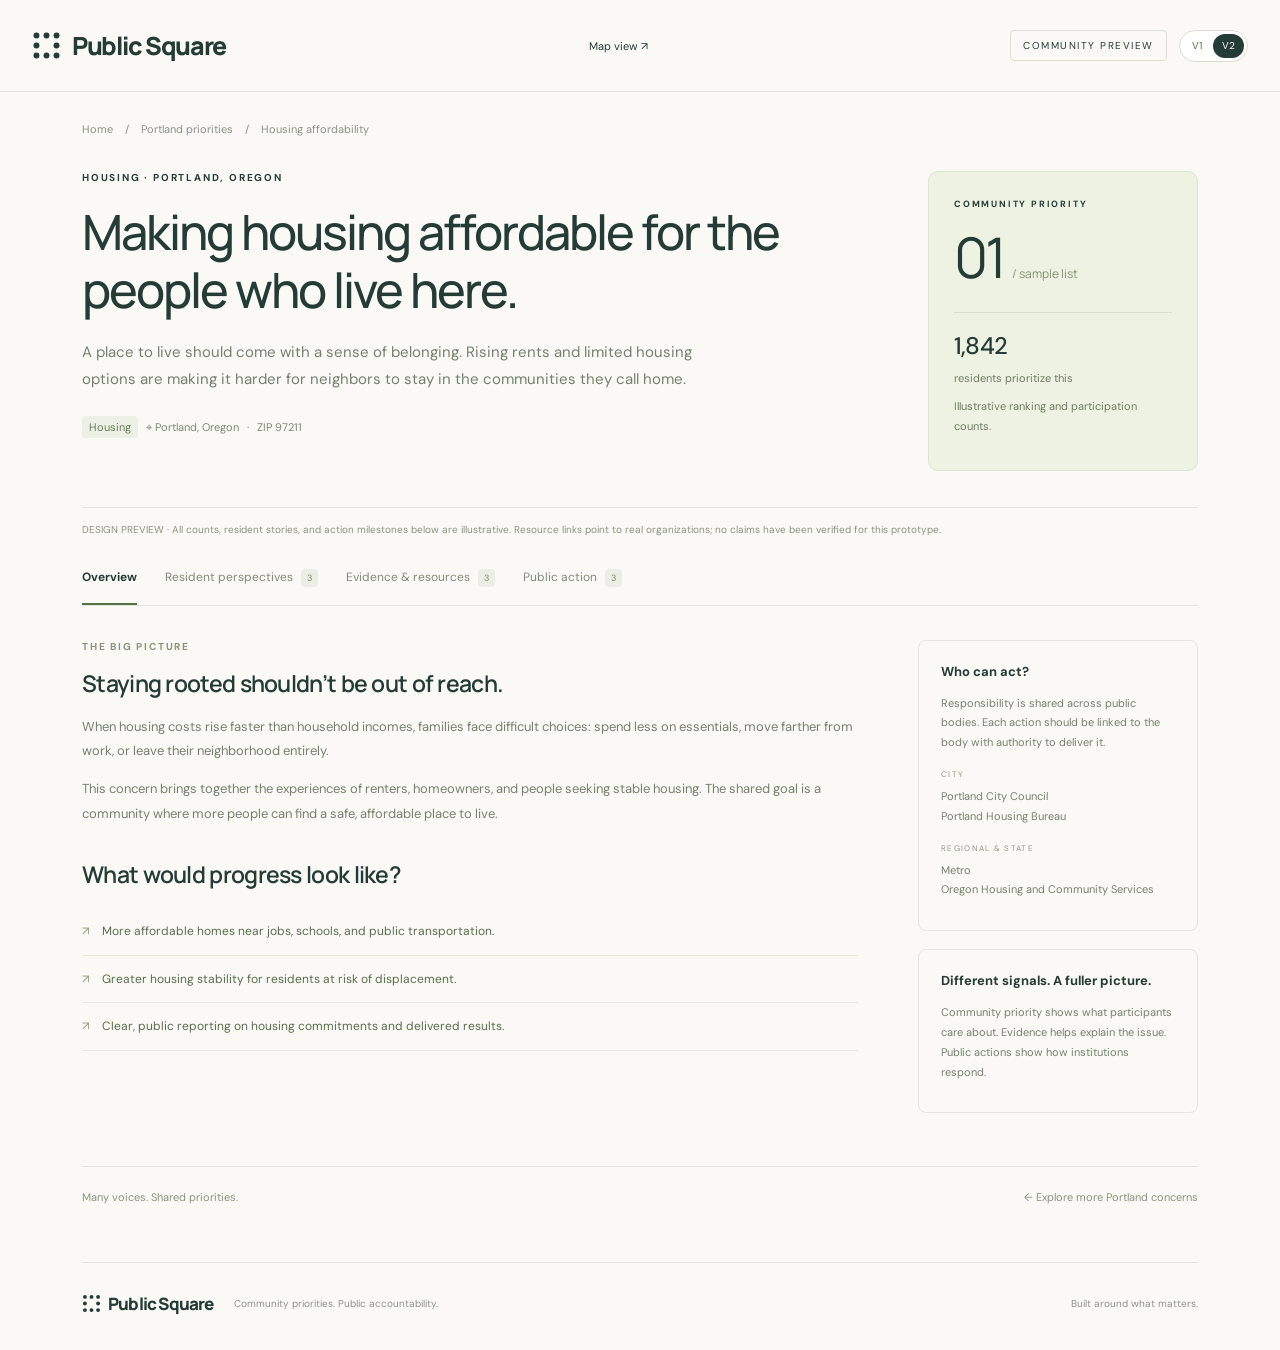
==== commit 86de2f3c: "Refine Public Square wordmark and remove logo outline" ====
--- a/concern.html
+++ b/concern.html
@@ -14,7 +14,8 @@
 
 .concern-page main{max-width:1180px;padding-top:30px}.breadcrumbs{font-size:11px;color:#8b9384;display:flex;gap:12px;align-items:center;margin-bottom:35px}.breadcrumbs a:hover{text-decoration:underline}.concern-heading{display:grid;grid-template-columns:1fr 270px;gap:65px;padding-bottom:36px}.concern-heading h1{font-size:clamp(33px,3.8vw,51px);line-height:1.2;letter-spacing:-2px;margin:19px 0;max-width:720px}.concern-lead{color:#75806f;font-size:15px;line-height:1.8;max-width:640px}.concern-context{display:flex;gap:8px;align-items:center;font-size:11px;color:#7d8875;margin-top:23px}.rank-card{background:#edf2e3;border:1px solid #dde6d1;border-radius:10px;padding:25px;align-self:start}.rank-card .eyebrow{font-size:9px;line-height:1.6}.rank-number{font-size:56px;letter-spacing:-3px;font-family:Manrope,sans-serif;line-height:1.3;margin:10px 0}.rank-number small{font-size:12px;letter-spacing:0;color:#839273}.rank-card p{color:#6d7e5f;font-size:11px;line-height:1.8;margin:8px 0}.rank-divider{border-top:1px solid #d5dfc9;margin-top:18px;padding-top:17px}.rank-card strong{font-size:24px;font-weight:500;letter-spacing:-.8px}.prototype-note{border-top:1px solid var(--line);padding:13px 0;color:#8a9380;font-size:10px;line-height:1.7}.concern-tabs{display:flex;gap:28px;border-bottom:1px solid var(--line);margin:0 0 34px;overflow-x:auto}.concern-tabs button{padding:18px 0;color:#818b78;border:0;border-bottom:2px solid transparent;background:none;white-space:nowrap;cursor:pointer;font-size:12px}.concern-tabs button[aria-selected=true]{border-color:#557345;color:#243c35;font-weight:700}.concern-tabs small{background:#ebeee4;padding:3px 6px;border-radius:4px;font-size:9px;margin-left:5px}.detail-layout{display:grid;grid-template-columns:1fr 280px;gap:60px}.detail-layout h2,.tab-panel h2{font-size:23px;letter-spacing:-.7px;margin:0 0 16px}.detail-layout p,.tab-panel .body-copy{font-size:13px;line-height:1.9;color:#76816e}.detail-section{margin-bottom:32px}.desired-outcomes{padding:0;list-style:none;margin:18px 0}.desired-outcomes li{display:flex;gap:12px;font-size:12px;color:#5a6d4e;padding:13px 0;border-bottom:1px solid #e8eade;line-height:1.7}.desired-outcomes li:before{content:'↗';color:#8da176}.sidebar-box{border:1px solid var(--line);padding:22px;border-radius:8px;margin-bottom:18px}.sidebar-box h3{font-size:13px;margin:0 0 14px}.sidebar-box p{font-size:11px;margin:8px 0;line-height:1.8}.sidebar-box a{font-size:11px;text-decoration:underline;text-underline-offset:4px;line-height:1.8}.sidebar-label{display:block;font-size:8px;letter-spacing:1.3px;color:#8e9981;margin:16px 0 5px}.perspective-card{border:1px solid var(--line);background:#fffefa;border-radius:9px;padding:24px;margin-bottom:16px}.person{display:flex;align-items:center;gap:10px;font-size:12px}.avatar{width:34px;height:34px;background:#e9eddf;color:#72835e;display:grid;place-items:center;border-radius:50%;font-size:11px}.person small{display:block;color:#94a087;font-size:9px;margin-top:3px}.perspective-card blockquote{font-size:15px;line-height:1.85;margin:18px 0;color:#506246}.perspective-card .tag{font-size:9px}.source-card{display:flex;gap:18px;border-top:1px solid var(--line);padding:23px 0;align-items:start}.source-icon{background:#edf0e6;padding:12px;border-radius:5px;font-size:19px;color:#7a8c64}.source-card h3{font-size:14px;margin:0 0 8px}.source-card p{font-size:12px;line-height:1.8;color:#7b8573;max-width:650px}.source-card a{font-size:11px;text-decoration:underline;text-underline-offset:4px}.source-card small{color:#8b9680;font-size:9px}.timeline{margin:28px 0 40px;padding-left:28px;border-left:1px solid #dbe3cf}.timeline-item{position:relative;padding:0 0 30px 5px}.timeline-item:before{content:'';position:absolute;left:-34px;top:5px;width:9px;height:9px;border-radius:50%;background:#b5ce90;border:2px solid var(--paper)}.timeline-item time{font-size:9px;letter-spacing:1.2px;color:#8c987d}.timeline-item h3{font-size:15px;margin:10px 0}.timeline-item p{font-size:12px;color:#7d8873;line-height:1.8}.status-chip{font-size:9px;background:#edf1e4;color:#6b8155;border-radius:4px;padding:5px 8px;display:inline-block}.tab-panel{min-height:390px}.panel-intro{display:flex;justify-content:space-between;align-items:start;gap:30px}.panel-intro .eyebrow{color:#8d987f;font-size:8px;margin-top:8px}.detail-bottom{margin:35px 0;padding:23px 0;border-top:1px solid var(--line);font-size:11px;color:#89947e;display:flex;justify-content:space-between}.concern-page .site-header{max-width:1350px;margin:auto;padding:0 32px}.concern-page .section-heading{margin:0}@media(max-width:700px){.concern-page main{padding:23px}.concern-page .site-header{padding:0 20px}.concern-heading{grid-template-columns:1fr;gap:20px}.concern-heading h1{font-size:36px;letter-spacing:-1.5px}.rank-card{display:grid;grid-template-columns:1fr 1fr;gap:0 15px;padding:20px}.rank-card .eyebrow{grid-column:1/-1}.rank-number{grid-row:2/4;font-size:44px}.rank-card .rank-divider{margin-top:0;padding-top:6px;border:0}.rank-card>p:last-child{grid-column:1/-1}.detail-layout{grid-template-columns:1fr;gap:10px}.concern-tabs{gap:23px}.concern-tabs button{font-size:11px}.panel-intro{display:block}.panel-intro .eyebrow{margin:0 0 20px}.breadcrumbs{font-size:9px;gap:8px;margin-bottom:26px}.concern-lead{font-size:13px}.detail-bottom{display:block;line-height:1.8}.person{font-size:11px}}
 .atlas-link{font-size:11px;white-space:nowrap;margin-left:auto}.hero-header .atlas-link{color:white}.hero-header .hero-nav{display:none}@media(max-width:650px){.atlas-link{font-size:9px}.site-header .header-note{display:none}.header-controls .preview-label{display:none}.hero-header{gap:12px}.header-controls{margin-left:0}}
-.brand .square-logo{width:32px;height:32px;flex-shrink:0;margin-right:10px}.brand{white-space:nowrap}.brand.small .square-logo{width:23px;height:23px;margin-right:7px}@media(max-width:650px){.brand .square-logo{width:25px;height:25px;margin-right:7px}.hero-header .brand{font-size:18px}}</style></head><body class="concern-page"><header class="site-header"><a class="brand" href="./"><svg class="square-logo" aria-hidden="true" viewBox="0 0 40 40" fill="none"><rect x="3" y="3" width="34" height="34" rx="1" stroke="currentColor" stroke-width="2"/><circle cx="11" cy="11" r="2.65" fill="currentColor"/><circle cx="20" cy="11" r="2.65" fill="currentColor"/><circle cx="29" cy="11" r="2.65" fill="currentColor"/><circle cx="11" cy="20" r="2.65" fill="currentColor"/><circle cx="29" cy="20" r="2.65" fill="currentColor"/><circle cx="11" cy="29" r="2.65" fill="currentColor"/><circle cx="20" cy="29" r="2.65" fill="currentColor"/><circle cx="29" cy="29" r="2.65" fill="currentColor"/></svg>public square.</a><a class="atlas-link" href="map.html">Map view ↗</a><div class="header-controls"><span class="preview-label">COMMUNITY PREVIEW</span><nav class="version-switcher" aria-label="Design version"><a href="v1.html" title="V1: Original design" >V1</a><a href="index.html" title="V2: Community design" aria-current="page">V2</a></nav></div></header>
+.brand .square-logo{width:32px;height:32px;flex-shrink:0;margin-right:10px}.brand{white-space:nowrap}.brand.small .square-logo{width:23px;height:23px;margin-right:7px}@media(max-width:650px){.brand .square-logo{width:25px;height:25px;margin-right:7px}.hero-header .brand{font-size:18px}}.brand .square-logo{width:29px;height:29px;margin-right:11px}.brand.small .square-logo{width:19px;height:19px}@media(max-width:650px){.brand .square-logo{width:23px;height:23px;margin-right:8px}.brand.small .square-logo{width:19px;height:19px}}
+</style></head><body class="concern-page"><header class="site-header"><a class="brand" href="./"><svg class="square-logo" aria-hidden="true" viewBox="7 7 26 26" fill="none"><circle cx="11" cy="11" r="2.65" fill="currentColor"/><circle cx="20" cy="11" r="2.65" fill="currentColor"/><circle cx="29" cy="11" r="2.65" fill="currentColor"/><circle cx="11" cy="20" r="2.65" fill="currentColor"/><circle cx="29" cy="20" r="2.65" fill="currentColor"/><circle cx="11" cy="29" r="2.65" fill="currentColor"/><circle cx="20" cy="29" r="2.65" fill="currentColor"/><circle cx="29" cy="29" r="2.65" fill="currentColor"/></svg>Public Square</a><a class="atlas-link" href="map.html">Map view ↗</a><div class="header-controls"><span class="preview-label">COMMUNITY PREVIEW</span><nav class="version-switcher" aria-label="Design version"><a href="v1.html" title="V1: Original design" >V1</a><a href="index.html" title="V2: Community design" aria-current="page">V2</a></nav></div></header>
 <main><nav class="breadcrumbs" aria-label="Breadcrumb"><a href="./">Home</a><span>/</span><a href="results.html?level=city&state=Oregon&city=Portland">Portland priorities</a><span>/</span><span>Housing affordability</span></nav>
 <section class="concern-heading"><div><div class="eyebrow">HOUSING · PORTLAND, OREGON</div><h1>Making housing affordable for the people who live here.</h1><p class="concern-lead">A place to live should come with a sense of belonging. Rising rents and limited housing options are making it harder for neighbors to stay in the communities they call home.</p><div class="concern-context"><span class="tag">Housing</span><span>⌖ Portland, Oregon</span><span>·</span><span>ZIP 97211</span></div></div><aside class="rank-card"><div class="eyebrow">COMMUNITY PRIORITY</div><div class="rank-number">01 <small>/ sample list</small></div><div class="rank-divider"><strong>1,842</strong><p>residents prioritize this</p></div><p>Illustrative ranking and participation counts.</p></aside></section>
 <div class="prototype-note">DESIGN PREVIEW · All counts, resident stories, and action milestones below are illustrative. Resource links point to real organizations; no claims have been verified for this prototype.</div>
@@ -24,7 +25,7 @@
 <section id="panel-evidence" class="tab-panel" role="tabpanel" aria-labelledby="tab-evidence" tabindex="0" hidden><div class="panel-intro"><div><h2>A starting point for understanding.</h2><p class="body-copy">Explore primary resources. These links are starting points, not evidence for the illustrative counts on this page.</p></div><span class="eyebrow">PRIMARY RESOURCE DIRECTORY</span></div><article class="source-card"><span class="source-icon" aria-hidden="true">▤</span><div><small>LOCAL GOVERNMENT</small><h3>Portland Housing Bureau</h3><p>Explore city housing programs, policies, and reporting. Specific findings would be linked and reviewed before appearing as evidence.</p><a href="https://www.portland.gov/phb" target="_blank" rel="noopener noreferrer">Visit the Housing Bureau ↗</a></div></article><article class="source-card"><span class="source-icon" aria-hidden="true">▦</span><div><small>FEDERAL DATA</small><h3>U.S. Census Bureau · Data Explorer</h3><p>Look up housing costs, household income, and tenure by geography. A future evidence record would include the dataset, year, geography, and limitations.</p><a href="https://data.census.gov/" target="_blank" rel="noopener noreferrer">Explore Census data ↗</a></div></article><article class="source-card"><span class="source-icon" aria-hidden="true">↗</span><div><small>STATE GOVERNMENT</small><h3>Oregon Housing and Community Services</h3><p>Find information about statewide housing programs and resources.</p><a href="https://www.oregon.gov/ohcs/" target="_blank" rel="noopener noreferrer">Visit Oregon housing resources ↗</a></div></article></section>
 <section id="panel-actions" class="tab-panel" role="tabpanel" aria-labelledby="tab-actions" tabindex="0" hidden><div class="panel-intro"><div><h2>From shared priorities to public action.</h2><p class="body-copy">Follow proposals, decisions, and delivery separately. Each real milestone will need a dated primary source.</p></div><span class="eyebrow">ILLUSTRATIVE TIMELINE · NOT ACTUAL EVENTS</span></div><div class="timeline"><article class="timeline-item"><time>EXAMPLE MILESTONE 01</time><h3>A housing proposal enters public review</h3><p>A proposed program is published for community input. A real entry would name its sponsor and link to the proposal.</p><span class="status-chip">Proposed · Example</span></article><article class="timeline-item"><time>EXAMPLE MILESTONE 02</time><h3>Funding is considered</h3><p>A budget decision is tracked separately from the proposal. Approval alone would not be recorded as completed housing.</p><span class="status-chip">Decision pending · Example</span></article><article class="timeline-item"><time>EXAMPLE MILESTONE 03</time><h3>Delivery is measured against the commitment</h3><p>Completed homes and access outcomes would be compared with published targets, with delays and missing information visible.</p><span class="status-chip">Awaiting evidence · Example</span></article></div></section>
 <div class="detail-bottom"><span>Many voices. Shared priorities.</span><a href="results.html?level=city&state=Oregon&city=Portland">← Explore more Portland concerns</a></div>
-<footer><a class="brand small" href="./"><svg class="square-logo" aria-hidden="true" viewBox="0 0 40 40" fill="none"><rect x="3" y="3" width="34" height="34" rx="1" stroke="currentColor" stroke-width="2"/><circle cx="11" cy="11" r="2.65" fill="currentColor"/><circle cx="20" cy="11" r="2.65" fill="currentColor"/><circle cx="29" cy="11" r="2.65" fill="currentColor"/><circle cx="11" cy="20" r="2.65" fill="currentColor"/><circle cx="29" cy="20" r="2.65" fill="currentColor"/><circle cx="11" cy="29" r="2.65" fill="currentColor"/><circle cx="20" cy="29" r="2.65" fill="currentColor"/><circle cx="29" cy="29" r="2.65" fill="currentColor"/></svg>public square.</a><p>Community priorities. Public accountability.</p><span>Built around what matters.</span></footer></main>
+<footer><a class="brand small" href="./"><svg class="square-logo" aria-hidden="true" viewBox="7 7 26 26" fill="none"><circle cx="11" cy="11" r="2.65" fill="currentColor"/><circle cx="20" cy="11" r="2.65" fill="currentColor"/><circle cx="29" cy="11" r="2.65" fill="currentColor"/><circle cx="11" cy="20" r="2.65" fill="currentColor"/><circle cx="29" cy="20" r="2.65" fill="currentColor"/><circle cx="11" cy="29" r="2.65" fill="currentColor"/><circle cx="20" cy="29" r="2.65" fill="currentColor"/><circle cx="29" cy="29" r="2.65" fill="currentColor"/></svg>Public Square</a><p>Community priorities. Public accountability.</p><span>Built around what matters.</span></footer></main>
 <script>const tabs=[...document.querySelectorAll('[role="tab"]')];
 function activate(tab){tabs.forEach(t=>{const selected=t===tab;t.setAttribute('aria-selected',String(selected));t.tabIndex=selected?0:-1;document.getElementById(t.getAttribute('aria-controls')).hidden=!selected;});history.replaceState(null,'',`#${tab.id.replace('tab-','')}`);}
 tabs.forEach((tab,index)=>{tab.addEventListener('click',()=>activate(tab));tab.addEventListener('keydown',e=>{let next;if(e.key==='ArrowRight')next=(index+1)%tabs.length;if(e.key==='ArrowLeft')next=(index+tabs.length-1)%tabs.length;if(e.key==='Home')next=0;if(e.key==='End')next=tabs.length-1;if(next!==undefined){e.preventDefault();activate(tabs[next]);tabs[next].focus();}});});
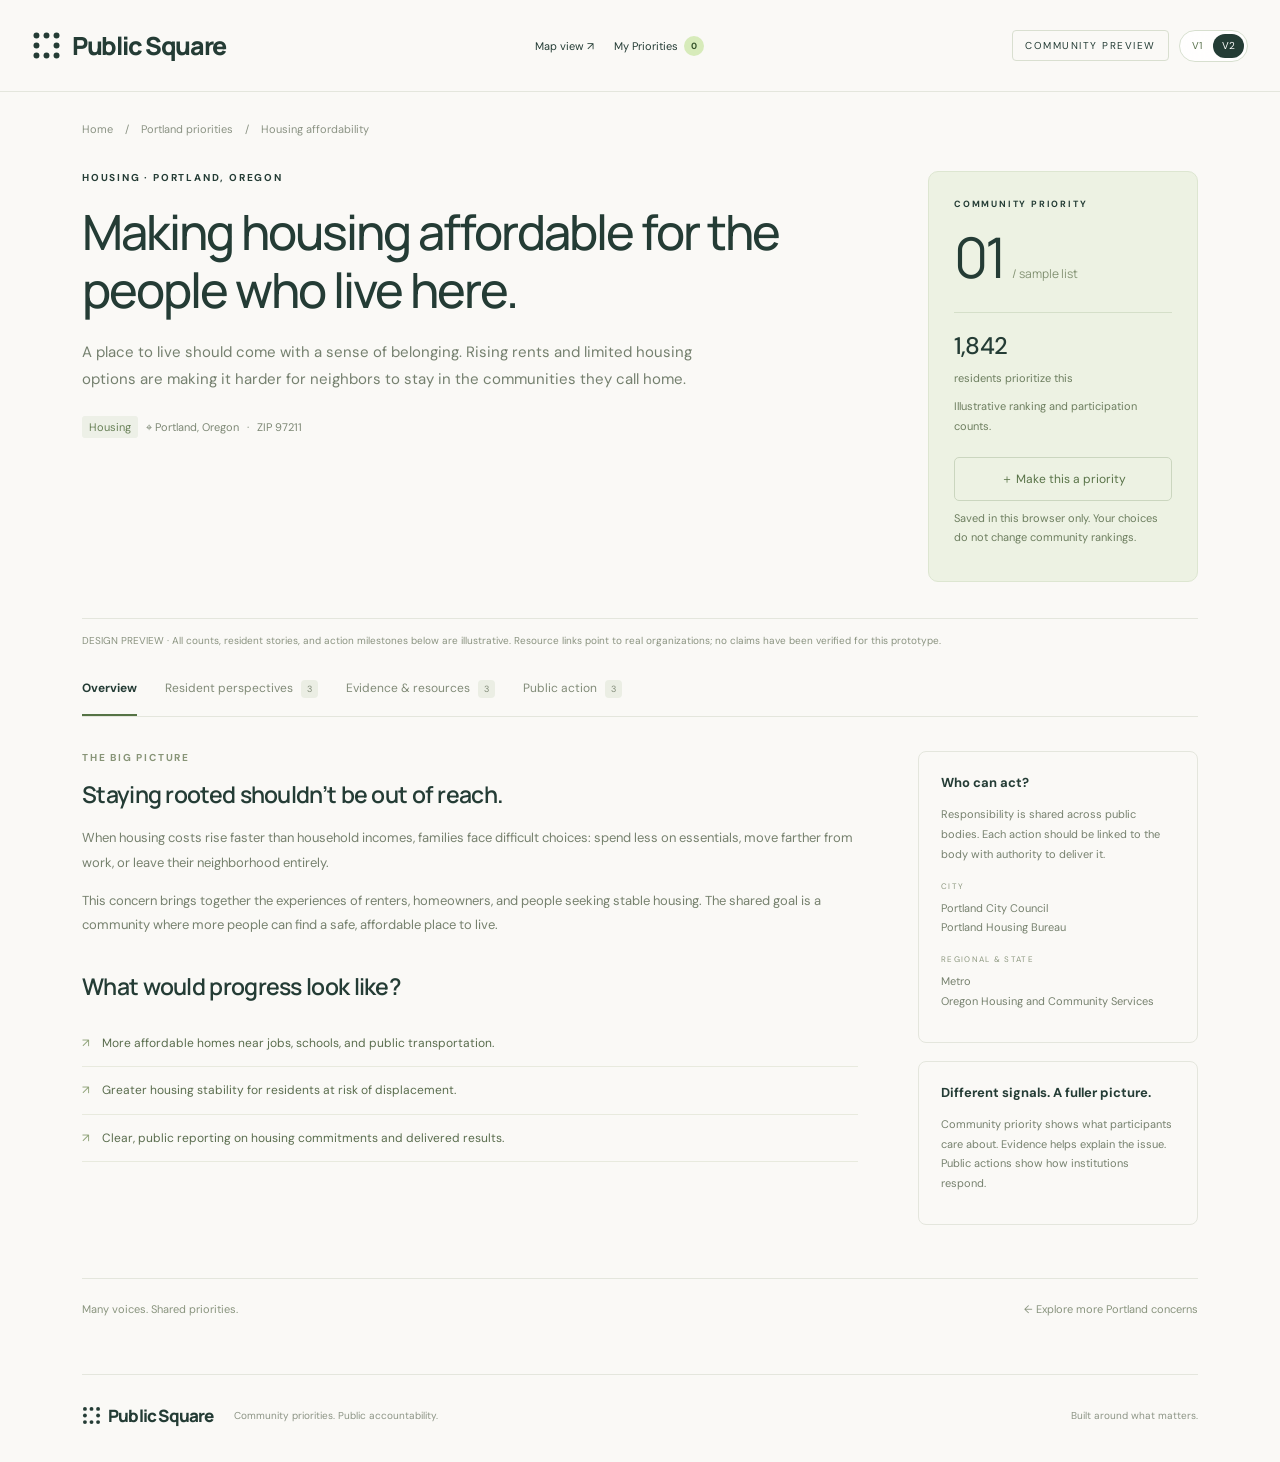
==== commit aa849bfe: "Prototype personal priorities with browser storage and ten-choice limit" ====
--- a/concern.html
+++ b/concern.html
@@ -15,9 +15,11 @@
 .concern-page main{max-width:1180px;padding-top:30px}.breadcrumbs{font-size:11px;color:#8b9384;display:flex;gap:12px;align-items:center;margin-bottom:35px}.breadcrumbs a:hover{text-decoration:underline}.concern-heading{display:grid;grid-template-columns:1fr 270px;gap:65px;padding-bottom:36px}.concern-heading h1{font-size:clamp(33px,3.8vw,51px);line-height:1.2;letter-spacing:-2px;margin:19px 0;max-width:720px}.concern-lead{color:#75806f;font-size:15px;line-height:1.8;max-width:640px}.concern-context{display:flex;gap:8px;align-items:center;font-size:11px;color:#7d8875;margin-top:23px}.rank-card{background:#edf2e3;border:1px solid #dde6d1;border-radius:10px;padding:25px;align-self:start}.rank-card .eyebrow{font-size:9px;line-height:1.6}.rank-number{font-size:56px;letter-spacing:-3px;font-family:Manrope,sans-serif;line-height:1.3;margin:10px 0}.rank-number small{font-size:12px;letter-spacing:0;color:#839273}.rank-card p{color:#6d7e5f;font-size:11px;line-height:1.8;margin:8px 0}.rank-divider{border-top:1px solid #d5dfc9;margin-top:18px;padding-top:17px}.rank-card strong{font-size:24px;font-weight:500;letter-spacing:-.8px}.prototype-note{border-top:1px solid var(--line);padding:13px 0;color:#8a9380;font-size:10px;line-height:1.7}.concern-tabs{display:flex;gap:28px;border-bottom:1px solid var(--line);margin:0 0 34px;overflow-x:auto}.concern-tabs button{padding:18px 0;color:#818b78;border:0;border-bottom:2px solid transparent;background:none;white-space:nowrap;cursor:pointer;font-size:12px}.concern-tabs button[aria-selected=true]{border-color:#557345;color:#243c35;font-weight:700}.concern-tabs small{background:#ebeee4;padding:3px 6px;border-radius:4px;font-size:9px;margin-left:5px}.detail-layout{display:grid;grid-template-columns:1fr 280px;gap:60px}.detail-layout h2,.tab-panel h2{font-size:23px;letter-spacing:-.7px;margin:0 0 16px}.detail-layout p,.tab-panel .body-copy{font-size:13px;line-height:1.9;color:#76816e}.detail-section{margin-bottom:32px}.desired-outcomes{padding:0;list-style:none;margin:18px 0}.desired-outcomes li{display:flex;gap:12px;font-size:12px;color:#5a6d4e;padding:13px 0;border-bottom:1px solid #e8eade;line-height:1.7}.desired-outcomes li:before{content:'↗';color:#8da176}.sidebar-box{border:1px solid var(--line);padding:22px;border-radius:8px;margin-bottom:18px}.sidebar-box h3{font-size:13px;margin:0 0 14px}.sidebar-box p{font-size:11px;margin:8px 0;line-height:1.8}.sidebar-box a{font-size:11px;text-decoration:underline;text-underline-offset:4px;line-height:1.8}.sidebar-label{display:block;font-size:8px;letter-spacing:1.3px;color:#8e9981;margin:16px 0 5px}.perspective-card{border:1px solid var(--line);background:#fffefa;border-radius:9px;padding:24px;margin-bottom:16px}.person{display:flex;align-items:center;gap:10px;font-size:12px}.avatar{width:34px;height:34px;background:#e9eddf;color:#72835e;display:grid;place-items:center;border-radius:50%;font-size:11px}.person small{display:block;color:#94a087;font-size:9px;margin-top:3px}.perspective-card blockquote{font-size:15px;line-height:1.85;margin:18px 0;color:#506246}.perspective-card .tag{font-size:9px}.source-card{display:flex;gap:18px;border-top:1px solid var(--line);padding:23px 0;align-items:start}.source-icon{background:#edf0e6;padding:12px;border-radius:5px;font-size:19px;color:#7a8c64}.source-card h3{font-size:14px;margin:0 0 8px}.source-card p{font-size:12px;line-height:1.8;color:#7b8573;max-width:650px}.source-card a{font-size:11px;text-decoration:underline;text-underline-offset:4px}.source-card small{color:#8b9680;font-size:9px}.timeline{margin:28px 0 40px;padding-left:28px;border-left:1px solid #dbe3cf}.timeline-item{position:relative;padding:0 0 30px 5px}.timeline-item:before{content:'';position:absolute;left:-34px;top:5px;width:9px;height:9px;border-radius:50%;background:#b5ce90;border:2px solid var(--paper)}.timeline-item time{font-size:9px;letter-spacing:1.2px;color:#8c987d}.timeline-item h3{font-size:15px;margin:10px 0}.timeline-item p{font-size:12px;color:#7d8873;line-height:1.8}.status-chip{font-size:9px;background:#edf1e4;color:#6b8155;border-radius:4px;padding:5px 8px;display:inline-block}.tab-panel{min-height:390px}.panel-intro{display:flex;justify-content:space-between;align-items:start;gap:30px}.panel-intro .eyebrow{color:#8d987f;font-size:8px;margin-top:8px}.detail-bottom{margin:35px 0;padding:23px 0;border-top:1px solid var(--line);font-size:11px;color:#89947e;display:flex;justify-content:space-between}.concern-page .site-header{max-width:1350px;margin:auto;padding:0 32px}.concern-page .section-heading{margin:0}@media(max-width:700px){.concern-page main{padding:23px}.concern-page .site-header{padding:0 20px}.concern-heading{grid-template-columns:1fr;gap:20px}.concern-heading h1{font-size:36px;letter-spacing:-1.5px}.rank-card{display:grid;grid-template-columns:1fr 1fr;gap:0 15px;padding:20px}.rank-card .eyebrow{grid-column:1/-1}.rank-number{grid-row:2/4;font-size:44px}.rank-card .rank-divider{margin-top:0;padding-top:6px;border:0}.rank-card>p:last-child{grid-column:1/-1}.detail-layout{grid-template-columns:1fr;gap:10px}.concern-tabs{gap:23px}.concern-tabs button{font-size:11px}.panel-intro{display:block}.panel-intro .eyebrow{margin:0 0 20px}.breadcrumbs{font-size:9px;gap:8px;margin-bottom:26px}.concern-lead{font-size:13px}.detail-bottom{display:block;line-height:1.8}.person{font-size:11px}}
 .atlas-link{font-size:11px;white-space:nowrap;margin-left:auto}.hero-header .atlas-link{color:white}.hero-header .hero-nav{display:none}@media(max-width:650px){.atlas-link{font-size:9px}.site-header .header-note{display:none}.header-controls .preview-label{display:none}.hero-header{gap:12px}.header-controls{margin-left:0}}
 .brand .square-logo{width:32px;height:32px;flex-shrink:0;margin-right:10px}.brand{white-space:nowrap}.brand.small .square-logo{width:23px;height:23px;margin-right:7px}@media(max-width:650px){.brand .square-logo{width:25px;height:25px;margin-right:7px}.hero-header .brand{font-size:18px}}.brand .square-logo{width:29px;height:29px;margin-right:11px}.brand.small .square-logo{width:19px;height:19px}@media(max-width:650px){.brand .square-logo{width:23px;height:23px;margin-right:8px}.brand.small .square-logo{width:19px;height:19px}}
-</style></head><body class="concern-page"><header class="site-header"><a class="brand" href="./"><svg class="square-logo" aria-hidden="true" viewBox="7 7 26 26" fill="none"><circle cx="11" cy="11" r="2.65" fill="currentColor"/><circle cx="20" cy="11" r="2.65" fill="currentColor"/><circle cx="29" cy="11" r="2.65" fill="currentColor"/><circle cx="11" cy="20" r="2.65" fill="currentColor"/><circle cx="29" cy="20" r="2.65" fill="currentColor"/><circle cx="11" cy="29" r="2.65" fill="currentColor"/><circle cx="20" cy="29" r="2.65" fill="currentColor"/><circle cx="29" cy="29" r="2.65" fill="currentColor"/></svg>Public Square</a><a class="atlas-link" href="map.html">Map view ↗</a><div class="header-controls"><span class="preview-label">COMMUNITY PREVIEW</span><nav class="version-switcher" aria-label="Design version"><a href="v1.html" title="V1: Original design" >V1</a><a href="index.html" title="V2: Community design" aria-current="page">V2</a></nav></div></header>
+
+.priority-button{display:inline-flex;align-items:center;justify-content:center;gap:6px;background:transparent;border:1px solid #cbd6bf;border-radius:5px;padding:8px 11px;color:#597348;font-size:10px;cursor:pointer;margin-top:12px;line-height:1.5}.priority-button:hover{background:#e7efd9}.priority-button.is-priority{background:#d9eac0;border-color:#b3ca95;color:#344f29}.rank-card .priority-button{width:100%;font-size:12px;padding:12px}.priority-nav{white-space:nowrap;font-size:11px;display:flex;align-items:center;gap:6px}.priority-nav b{background:#d7ebba;color:#35522a;font-size:9px;border-radius:15px;padding:4px 6px;min-width:20px;text-align:center}.save-note{font-size:10px;color:#87947b;line-height:1.8}.priority-status{position:fixed;bottom:20px;left:50%;transform:translateX(-50%);background:#263f33;color:white;border-radius:7px;padding:13px 20px;font-size:12px;box-shadow:0 4px 20px #0002;z-index:100;max-width:calc(100% - 32px);width:max-content;pointer-events:none}.priority-status:empty{display:none}.priorities-intro{padding:38px 0 27px}.priorities-intro h1{font-size:45px;letter-spacing:-2px;margin:14px 0}.priorities-intro p{font-size:13px;color:#7b8970;line-height:1.9}.priority-budget{display:flex;align-items:center;gap:14px;padding:20px 24px;background:#eaf0df;border-radius:8px;margin-bottom:25px}.priority-budget strong{font-size:28px;font-weight:500}.priority-budget p{font-size:11px;color:#718462;line-height:1.8;margin:0}.saved-concern{display:flex;align-items:center;gap:20px;padding:25px 0;border-bottom:1px solid var(--line)}.saved-concern>div{flex:1}.saved-concern h2{font-size:18px;letter-spacing:-.5px;margin:12px 0 8px;line-height:1.5}.saved-concern p{font-size:12px;color:#7b8870;line-height:1.8}.remove-priority{border:1px solid #dce2d3;border-radius:5px;padding:10px 12px;background:none;font-size:11px;color:#7e8a72;cursor:pointer}.remove-priority:hover{background:#efece4;color:#654d36}.priority-empty{text-align:center;border:1px dashed #d3ddc8;border-radius:9px;padding:55px 20px;margin:20px 0 55px}.priority-empty>span{font-size:35px;color:#a5b88d}.priority-empty h2{justify-content:center;font-size:25px;margin-top:17px}.priority-empty p{font-size:13px;color:#869479;line-height:1.8}.priority-empty .find-button{display:inline-flex;margin-top:16px}.priorities-page footer{margin-top:45px}.priorities-page .back-link{display:inline-block;margin-top:28px}.hero-header .priority-nav{color:white}.site-header,.hero-header{gap:20px}.header-controls{gap:10px}@media(max-width:800px){.priority-nav{font-size:9px;gap:4px}.header-controls .preview-label{display:none}.site-header,.hero-header{gap:12px}.header-note{display:none}}@media(max-width:450px){.brand{font-size:17px!important;letter-spacing:-.6px!important}.brand .square-logo{width:21px!important;height:21px!important;margin-right:6px!important}.site-header,.hero-header{gap:9px}.priority-nav{font-size:8px}.atlas-link{font-size:8px}.header-controls{gap:3px}.version-switcher a{font-size:8px;padding:5px}.priorities-intro h1{font-size:35px}.saved-concern{align-items:start}.saved-concern h2{font-size:15px}.remove-priority{padding:8px;font-size:10px}.priority-budget{padding:16px}}
+</style></head><body class="concern-page"><header class="site-header"><a class="brand" href="./"><svg class="square-logo" aria-hidden="true" viewBox="7 7 26 26" fill="none"><circle cx="11" cy="11" r="2.65" fill="currentColor"/><circle cx="20" cy="11" r="2.65" fill="currentColor"/><circle cx="29" cy="11" r="2.65" fill="currentColor"/><circle cx="11" cy="20" r="2.65" fill="currentColor"/><circle cx="29" cy="20" r="2.65" fill="currentColor"/><circle cx="11" cy="29" r="2.65" fill="currentColor"/><circle cx="20" cy="29" r="2.65" fill="currentColor"/><circle cx="29" cy="29" r="2.65" fill="currentColor"/></svg>Public Square</a><a class="atlas-link" href="map.html">Map view ↗</a><a class="priority-nav" href="priorities.html">My Priorities <b data-priority-count>0</b></a><div class="header-controls"><span class="preview-label">COMMUNITY PREVIEW</span><nav class="version-switcher" aria-label="Design version"><a href="v1.html" title="V1: Original design" >V1</a><a href="index.html" title="V2: Community design" aria-current="page">V2</a></nav></div></header>
 <main><nav class="breadcrumbs" aria-label="Breadcrumb"><a href="./">Home</a><span>/</span><a href="results.html?level=city&state=Oregon&city=Portland">Portland priorities</a><span>/</span><span>Housing affordability</span></nav>
-<section class="concern-heading"><div><div class="eyebrow">HOUSING · PORTLAND, OREGON</div><h1>Making housing affordable for the people who live here.</h1><p class="concern-lead">A place to live should come with a sense of belonging. Rising rents and limited housing options are making it harder for neighbors to stay in the communities they call home.</p><div class="concern-context"><span class="tag">Housing</span><span>⌖ Portland, Oregon</span><span>·</span><span>ZIP 97211</span></div></div><aside class="rank-card"><div class="eyebrow">COMMUNITY PRIORITY</div><div class="rank-number">01 <small>/ sample list</small></div><div class="rank-divider"><strong>1,842</strong><p>residents prioritize this</p></div><p>Illustrative ranking and participation counts.</p></aside></section>
+<section class="concern-heading"><div><div class="eyebrow">HOUSING · PORTLAND, OREGON</div><h1>Making housing affordable for the people who live here.</h1><p class="concern-lead">A place to live should come with a sense of belonging. Rising rents and limited housing options are making it harder for neighbors to stay in the communities they call home.</p><div class="concern-context"><span class="tag">Housing</span><span>⌖ Portland, Oregon</span><span>·</span><span>ZIP 97211</span></div></div><aside class="rank-card"><div class="eyebrow">COMMUNITY PRIORITY</div><div class="rank-number">01 <small>/ sample list</small></div><div class="rank-divider"><strong>1,842</strong><p>residents prioritize this</p></div><p>Illustrative ranking and participation counts.</p><button class="priority-button" data-priority="concern-1" aria-pressed="false">＋ Make this a priority</button><p class="save-note" data-save-note></p></aside></section>
 <div class="prototype-note">DESIGN PREVIEW · All counts, resident stories, and action milestones below are illustrative. Resource links point to real organizations; no claims have been verified for this prototype.</div>
 <div class="concern-tabs" role="tablist" aria-label="Explore this concern"><button id="tab-overview" role="tab" aria-selected="true" aria-controls="panel-overview" tabindex="0">Overview</button><button id="tab-perspectives" role="tab" aria-selected="false" aria-controls="panel-perspectives" tabindex="-1">Resident perspectives <small>3</small></button><button id="tab-evidence" role="tab" aria-selected="false" aria-controls="panel-evidence" tabindex="-1">Evidence & resources <small>3</small></button><button id="tab-actions" role="tab" aria-selected="false" aria-controls="panel-actions" tabindex="-1">Public action <small>3</small></button></div>
 <section id="panel-overview" class="tab-panel" role="tabpanel" aria-labelledby="tab-overview" tabindex="0"><div class="detail-layout"><div><div class="detail-section"><div class="eyebrow" style="color:#879477;margin-bottom:14px">THE BIG PICTURE</div><h2>Staying rooted shouldn’t be out of reach.</h2><p>When housing costs rise faster than household incomes, families face difficult choices: spend less on essentials, move farther from work, or leave their neighborhood entirely.</p><p>This concern brings together the experiences of renters, homeowners, and people seeking stable housing. The shared goal is a community where more people can find a safe, affordable place to live.</p></div><div class="detail-section"><h2>What would progress look like?</h2><ul class="desired-outcomes"><li>More affordable homes near jobs, schools, and public transportation.</li><li>Greater housing stability for residents at risk of displacement.</li><li>Clear, public reporting on housing commitments and delivered results.</li></ul></div></div><aside><div class="sidebar-box"><h3>Who can act?</h3><p>Responsibility is shared across public bodies. Each action should be linked to the body with authority to deliver it.</p><span class="sidebar-label">CITY</span><p>Portland City Council<br>Portland Housing Bureau</p><span class="sidebar-label">REGIONAL & STATE</span><p>Metro<br>Oregon Housing and Community Services</p></div><div class="sidebar-box"><h3>Different signals. A fuller picture.</h3><p>Community priority shows what participants care about. Evidence helps explain the issue. Public actions show how institutions respond.</p></div></aside></div></section>
@@ -30,4 +32,24 @@
 function activate(tab){tabs.forEach(t=>{const selected=t===tab;t.setAttribute('aria-selected',String(selected));t.tabIndex=selected?0:-1;document.getElementById(t.getAttribute('aria-controls')).hidden=!selected;});history.replaceState(null,'',`#${tab.id.replace('tab-','')}`);}
 tabs.forEach((tab,index)=>{tab.addEventListener('click',()=>activate(tab));tab.addEventListener('keydown',e=>{let next;if(e.key==='ArrowRight')next=(index+1)%tabs.length;if(e.key==='ArrowLeft')next=(index+tabs.length-1)%tabs.length;if(e.key==='Home')next=0;if(e.key==='End')next=tabs.length-1;if(next!==undefined){e.preventDefault();activate(tabs[next]);tabs[next].focus();}});});
 const requested=tabs.find(t=>`#${t.id.replace('tab-','')}`===location.hash);if(requested)activate(requested);
+</script><div id="priority-announcement" class="priority-status" role="status" aria-live="polite" aria-atomic="true"></div><script>function createPriorityStore(storage,validIds){
+ const key='public-square-priorities-v1',allowed=new Set(validIds);let saved=[],persistent=true;
+ try{const raw=JSON.parse(storage.getItem(key)||'[]');if(Array.isArray(raw))saved=[...new Set(raw.filter(id=>allowed.has(id)))].slice(0,10);}catch{persistent=false;}
+ return {get ids(){return [...saved]},get persistent(){return persistent},has(id){return saved.includes(id)},toggle(id){if(!allowed.has(id))return 'invalid';const previous=[...saved];if(saved.includes(id))saved=saved.filter(x=>x!==id);else{if(saved.length>=10)return 'limit';saved.push(id)}try{storage.setItem(key,JSON.stringify(saved));persistent=true;}catch{persistent=false;}return previous.includes(id)?'removed':'added';},reload(){try{const raw=JSON.parse(storage.getItem(key)||'[]');saved=Array.isArray(raw)?[...new Set(raw.filter(id=>allowed.has(id)))].slice(0,10):[];}catch{persistent=false;}}};
+}
+
+const priorityCatalog=[{"title": "Making housing affordable for the people who live here", "description": "Rising rents and limited housing options are pushing longtime neighbors out.", "topic": "Housing", "state": "Oregon", "city": "Portland", "zip": "97211", "priorities": 1842, "comments": 128, "sources": 24, "id": "concern-1"}, {"title": "Safer streets for walking and biking", "description": "Everyone deserves a safe way to get to school, work, and back home.", "topic": "Transportation", "state": "Oregon", "city": "Portland", "zip": "97214", "priorities": 1567, "comments": 96, "sources": 18, "id": "concern-2"}, {"title": "More support for neighbors experiencing homelessness", "description": "Building a compassionate, lasting response with shelter, services, and housing.", "topic": "Community care", "state": "Washington", "city": "Seattle", "zip": "98101", "priorities": 1439, "comments": 112, "sources": 31, "id": "concern-3"}, {"title": "Reliable public transit that connects our neighborhoods", "description": "Frequent service and better connections make everyday trips easier for everyone.", "topic": "Transportation", "state": "Washington", "city": "Seattle", "zip": "98103", "priorities": 1216, "comments": 74, "sources": 16, "id": "concern-4"}, {"title": "Parks and public spaces that feel welcoming to everyone", "description": "Clean, accessible places to play, gather, and spend time outside.", "topic": "Public spaces", "state": "Oregon", "city": "Eugene", "zip": "97401", "priorities": 1084, "comments": 63, "sources": 12, "id": "concern-5"}, {"title": "Keeping our local businesses and main streets thriving", "description": "Supporting the neighborhood places that bring jobs, character, and connection.", "topic": "Community care", "state": "California", "city": "Sacramento", "zip": "95814", "priorities": 967, "comments": 58, "sources": 9, "id": "concern-6"}, {"title": "Cleaner rivers and a healthier urban environment", "description": "Protecting our waterways, expanding tree cover, and preparing for hotter summers.", "topic": "Environment", "state": "California", "city": "San Francisco", "zip": "94103", "priorities": 852, "comments": 41, "sources": 22, "id": "concern-7"}, {"title": "More affordable childcare for working families", "description": "Helping families find dependable care close to where they live and work.", "topic": "Community care", "state": "California", "city": "Sacramento", "zip": "95816", "priorities": 731, "comments": 49, "sources": 11, "id": "concern-8"}];
+let priorityStorage;try{priorityStorage=window.localStorage;}catch{priorityStorage={getItem(){throw Error('Unavailable')},setItem(){throw Error('Unavailable')}}}
+const priorityStore=createPriorityStore(priorityStorage,priorityCatalog.map(c=>c.id));
+function syncPriorityUI(){
+ document.querySelectorAll('[data-priority]').forEach(button=>{const selected=priorityStore.has(button.dataset.priority);button.setAttribute('aria-pressed',String(selected));button.classList.toggle('is-priority',selected);button.textContent=selected?'✓ My priority':'＋ Make this a priority';});
+ document.querySelectorAll('[data-priority-count]').forEach(el=>el.textContent=priorityStore.ids.length);
+ document.querySelectorAll('[data-save-note]').forEach(el=>el.textContent=priorityStore.persistent?'Saved in this browser only. Your choices do not change community rankings.':'Browser storage is unavailable. Choices last only while this page stays open.');
+ const target=document.querySelector('#my-priority-list');
+ if(target){const choices=priorityCatalog.filter(c=>priorityStore.has(c.id));target.innerHTML=choices.length?choices.map(c=>`<article class="saved-concern"><div><span class="tag">${c.topic}</span><h2>${c.id==='concern-1'?`<a href="concern.html">${c.title} ↗</a>`:c.title}</h2><p>${c.city}, ${c.state} · ${c.description}</p></div><button class="remove-priority" data-remove-priority="${c.id}" aria-label="Remove ${c.title} from my priorities">Remove ×</button></article>`).join(''):'<div class="priority-empty"><span aria-hidden="true">＋</span><h2>What matters most to you?</h2><p>Choose up to 10 concerns to start your personal priority list.</p><a class="find-button" href="results.html">Explore concerns ↗</a></div>';}
+}
+function announcePriority(message){document.querySelector('#priority-announcement').textContent=message;}
+document.addEventListener('click',event=>{const button=event.target.closest('[data-priority], [data-remove-priority]');if(!button)return;const id=button.dataset.priority||button.dataset.removePriority;const next=button.matches('[data-remove-priority]')?button.closest('article').nextElementSibling?.querySelector('button'):null;const result=priorityStore.toggle(id);syncPriorityUI();announcePriority(result==='limit'?'You have 10 priorities. Remove one in My Priorities before adding another.':result==='added'?`Added to your priorities. ${priorityStore.ids.length} of 10 selected.`:`Removed from your priorities. ${priorityStore.ids.length} of 10 selected.`);if(button.dataset.removePriority){if(next&&next.isConnected)next.focus();else document.querySelector('#priorities-heading')?.focus();}});
+window.addEventListener('storage',event=>{if(event.key==='public-square-priorities-v1'||event.key===null){priorityStore.reload();syncPriorityUI();}});
+syncPriorityUI();
 </script></body></html>
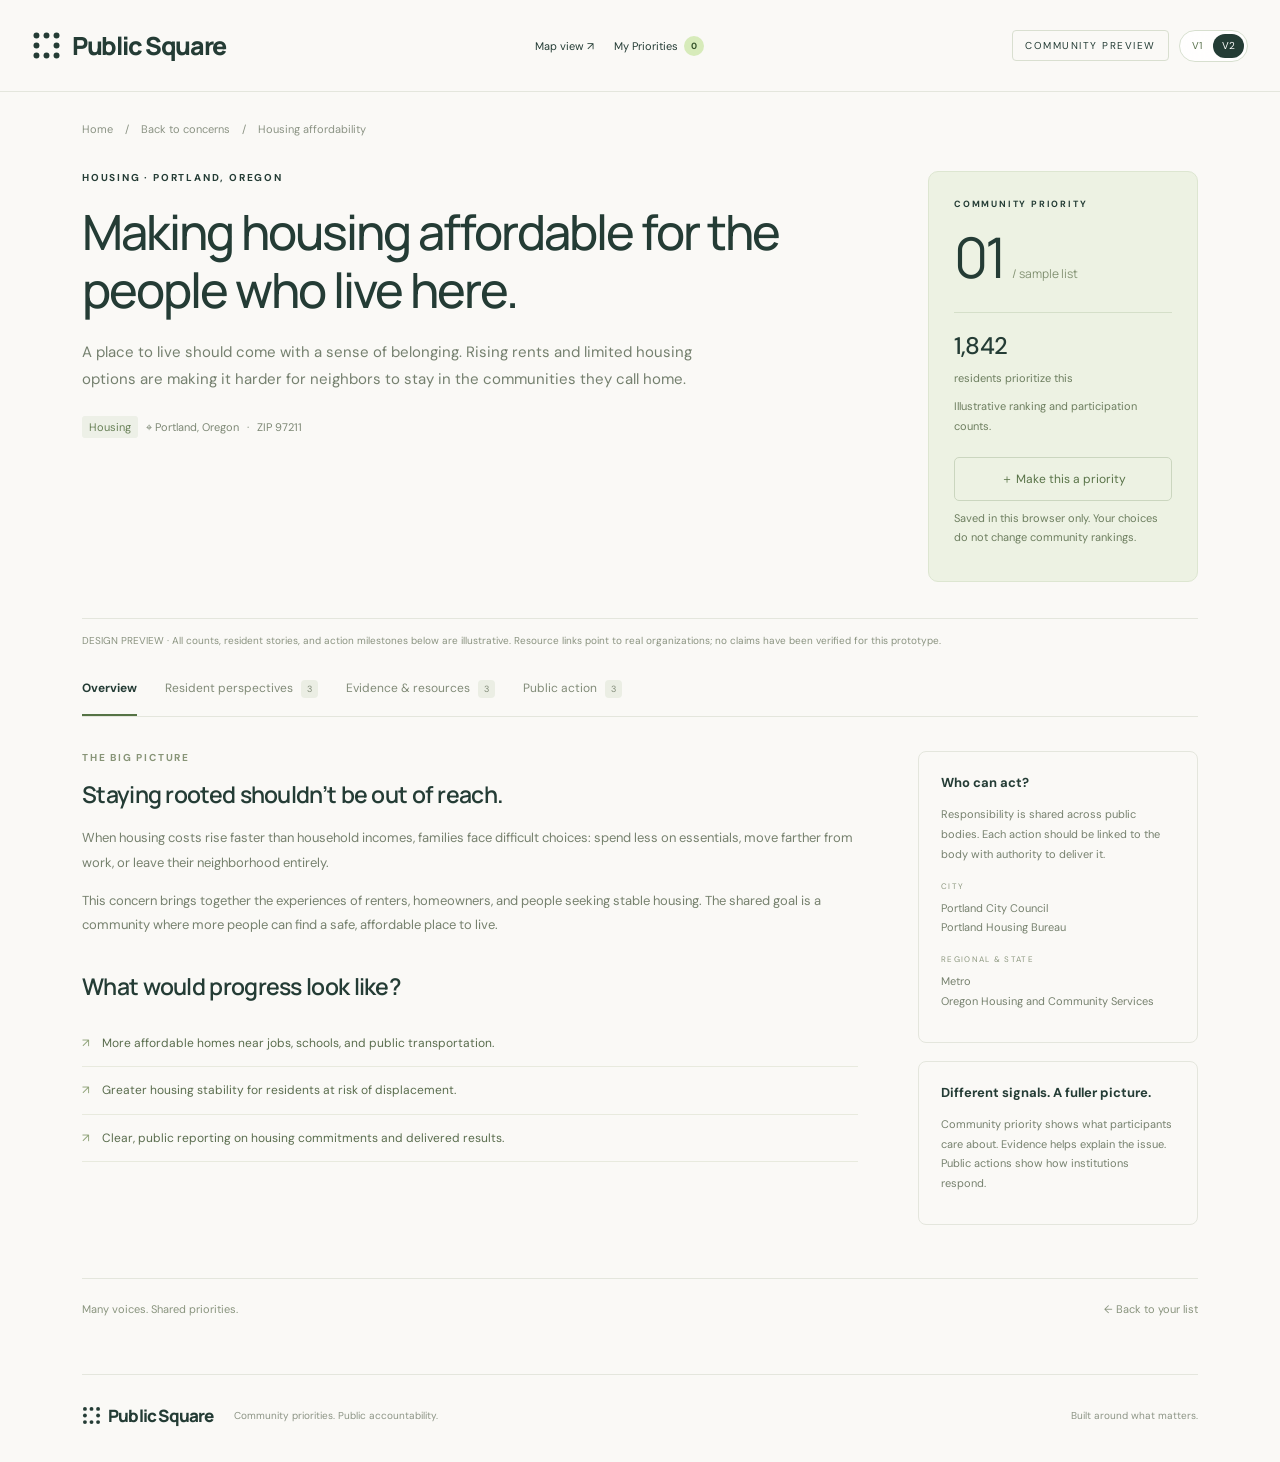
==== commit a9798201: "Expand all concern details and preserve filtered list navigation" ====
--- a/concern.html
+++ b/concern.html
@@ -28,7 +28,38 @@
 <section id="panel-actions" class="tab-panel" role="tabpanel" aria-labelledby="tab-actions" tabindex="0" hidden><div class="panel-intro"><div><h2>From shared priorities to public action.</h2><p class="body-copy">Follow proposals, decisions, and delivery separately. Each real milestone will need a dated primary source.</p></div><span class="eyebrow">ILLUSTRATIVE TIMELINE · NOT ACTUAL EVENTS</span></div><div class="timeline"><article class="timeline-item"><time>EXAMPLE MILESTONE 01</time><h3>A housing proposal enters public review</h3><p>A proposed program is published for community input. A real entry would name its sponsor and link to the proposal.</p><span class="status-chip">Proposed · Example</span></article><article class="timeline-item"><time>EXAMPLE MILESTONE 02</time><h3>Funding is considered</h3><p>A budget decision is tracked separately from the proposal. Approval alone would not be recorded as completed housing.</p><span class="status-chip">Decision pending · Example</span></article><article class="timeline-item"><time>EXAMPLE MILESTONE 03</time><h3>Delivery is measured against the commitment</h3><p>Completed homes and access outcomes would be compared with published targets, with delays and missing information visible.</p><span class="status-chip">Awaiting evidence · Example</span></article></div></section>
 <div class="detail-bottom"><span>Many voices. Shared priorities.</span><a href="results.html?level=city&state=Oregon&city=Portland">← Explore more Portland concerns</a></div>
 <footer><a class="brand small" href="./"><svg class="square-logo" aria-hidden="true" viewBox="7 7 26 26" fill="none"><circle cx="11" cy="11" r="2.65" fill="currentColor"/><circle cx="20" cy="11" r="2.65" fill="currentColor"/><circle cx="29" cy="11" r="2.65" fill="currentColor"/><circle cx="11" cy="20" r="2.65" fill="currentColor"/><circle cx="29" cy="20" r="2.65" fill="currentColor"/><circle cx="11" cy="29" r="2.65" fill="currentColor"/><circle cx="20" cy="29" r="2.65" fill="currentColor"/><circle cx="29" cy="29" r="2.65" fill="currentColor"/></svg>Public Square</a><p>Community priorities. Public accountability.</p><span>Built around what matters.</span></footer></main>
-<script>const tabs=[...document.querySelectorAll('[role="tab"]')];
+<script>const concernDetails={"concern-2": {"title": "Safer streets for walking and biking", "description": "Everyone deserves a safe way to get to school, work, and back home.", "topic": "Transportation", "state": "Oregon", "city": "Portland", "zip": "97214", "priorities": 1567, "comments": 96, "sources": 18, "id": "concern-2", "headline": "Safer journeys, every day.", "overview": "Street design shapes whether people feel safe walking, rolling, or biking. Residents want crossings, speeds, and connections that work for everyday trips.", "outcomes": ["Safer crossings near schools and busy destinations.", "Connected routes for people walking, rolling, and biking.", "Public reporting on street improvements and safety outcomes."], "bodies": ["Portland Bureau of Transportation", "Oregon Department of Transportation"], "links": ["https://www.portland.gov/transportation", "https://www.oregon.gov/odot/"], "stories": ["\u201cGetting across a busy road should not be the hardest part of walking to school.\u201d", "\u201cA bike lane is most useful when it connects safely to the next one.\u201d", "\u201cI want crossings that work for people who need more time.\u201d"], "tags": ["School journeys", "Connected routes", "Accessible streets"], "milestones": ["A dangerous crossing is identified for review", "A street improvement proposal is considered", "Completed changes are evaluated for safer journeys"]}, "concern-3": {"title": "More support for neighbors experiencing homelessness", "description": "Building a compassionate, lasting response with shelter, services, and housing.", "topic": "Community care", "state": "Washington", "city": "Seattle", "zip": "98101", "priorities": 1439, "comments": 112, "sources": 31, "id": "concern-3", "headline": "Stability starts with a place to belong.", "overview": "Neighbors experiencing homelessness need pathways to stable housing alongside accessible services. Residents want a compassionate response with clear responsibilities and measurable follow-through.", "outcomes": ["More accessible shelter and routes into permanent housing.", "Coordinated outreach, healthcare, and practical support.", "Transparent reporting on housing stability over time."], "bodies": ["Seattle Human Services Department", "King County Regional Homelessness Authority"], "links": ["https://www.seattle.gov/human-services", "https://kcrha.org/"], "stories": ["\u201cFinding help should not mean starting over with a different office every time.\u201d", "\u201cA safe place tonight matters, and so does a stable home afterward.\u201d", "\u201cI want to understand which services are available and where the gaps are.\u201d"], "tags": ["Coordinated support", "Long-term stability", "Service access"], "milestones": ["A service gap is documented", "A coordinated response is proposed", "Housing stability outcomes are reviewed"]}, "concern-4": {"title": "Reliable public transit that connects our neighborhoods", "description": "Frequent service and better connections make everyday trips easier for everyone.", "topic": "Transportation", "state": "Washington", "city": "Seattle", "zip": "98103", "priorities": 1216, "comments": 74, "sources": 16, "id": "concern-4", "headline": "A dependable connection to everyday life.", "overview": "Transit connects residents to work, school, healthcare, and each other. Unreliable trips and missing connections can turn a short journey into a daily obstacle.", "outcomes": ["Frequent and dependable routes throughout the day.", "Accessible stops and simpler connections between services.", "Clear reporting on reliability and neighborhood access."], "bodies": ["King County Metro", "Sound Transit"], "links": ["https://kingcounty.gov/en/dept/metro", "https://www.soundtransit.org/"], "stories": ["\u201cI build extra time into every trip because I cannot afford to miss a connection.\u201d", "\u201cEvening service matters to people who do not work nine to five.\u201d", "\u201cA nearby stop is only useful if I can reach it safely.\u201d"], "tags": ["Reliability", "Service hours", "Accessible stops"], "milestones": ["A route reliability problem is documented", "A service adjustment enters review", "On-time performance is tracked after changes"]}, "concern-5": {"title": "Parks and public spaces that feel welcoming to everyone", "description": "Clean, accessible places to play, gather, and spend time outside.", "topic": "Public spaces", "state": "Oregon", "city": "Eugene", "zip": "97401", "priorities": 1084, "comments": 63, "sources": 12, "id": "concern-5", "headline": "Room to gather. Space to belong.", "overview": "Parks and shared spaces support play, rest, and connection. Residents want welcoming places that are cared for and accessible to people of different ages and abilities.", "outcomes": ["Accessible paths, facilities, and play spaces.", "Consistent maintenance and responsive repairs.", "Fair access to green space across neighborhoods."], "bodies": ["Eugene Parks and Open Space", "Eugene Recreation"], "links": ["https://www.eugene-or.gov/185/Parks-and-Open-Space", "https://www.eugene-or.gov/132/Recreation"], "stories": ["\u201cOur park is where we meet neighbors. Keeping it welcoming makes a difference.\u201d", "\u201cAn accessible path lets more of our family enjoy the same space.\u201d", "\u201cI would like to know when reported maintenance problems will be addressed.\u201d"], "tags": ["Community connection", "Access for everyone", "Maintenance"], "milestones": ["A park accessibility need is recorded", "An improvement plan is considered", "Completed work is reviewed with park users"]}, "concern-6": {"title": "Keeping our local businesses and main streets thriving", "description": "Supporting the neighborhood places that bring jobs, character, and connection.", "topic": "Community care", "state": "California", "city": "Sacramento", "zip": "95814", "priorities": 967, "comments": 58, "sources": 9, "id": "concern-6", "headline": "Neighborhood places worth investing in.", "overview": "Local businesses bring services, jobs, and gathering places to a neighborhood. Residents want thriving main streets where independent businesses can serve their communities over time.", "outcomes": ["Practical support for local and independent businesses.", "Welcoming, accessible neighborhood commercial streets.", "Transparent evaluation of business support programs."], "bodies": ["City of Sacramento", "U.S. Small Business Administration"], "links": ["https://www.cityofsacramento.gov/", "https://www.sba.gov/"], "stories": ["\u201cThe shops we walk to are part of what makes this feel like home.\u201d", "\u201cRunning a small business means balancing rising costs with what neighbors can afford.\u201d", "\u201cGood access by foot, transit, and car helps more people reach local shops.\u201d"], "tags": ["Neighborhood identity", "Business stability", "Access"], "milestones": ["Main street challenges are documented", "A local business support program is proposed", "Program reach and neighborhood outcomes are reviewed"]}, "concern-7": {"title": "Cleaner rivers and a healthier urban environment", "description": "Protecting our waterways, expanding tree cover, and preparing for hotter summers.", "topic": "Environment", "state": "California", "city": "San Francisco", "zip": "94103", "priorities": 852, "comments": 41, "sources": 22, "id": "concern-7", "headline": "A healthier environment, close to home.", "overview": "Water quality, urban trees, and heat affect daily life across neighborhoods. Residents want environmental improvements that protect shared resources and reach the places most in need.", "outcomes": ["Cleaner waterways and transparent environmental monitoring.", "More shade and tree cover where heat exposure is highest.", "Visible progress on neighborhood environmental commitments."], "bodies": ["San Francisco Environment Department", "U.S. Environmental Protection Agency"], "links": ["https://www.sfenvironment.org/", "https://www.epa.gov/"], "stories": ["\u201cMore shade would make summer walks much easier in our neighborhood.\u201d", "\u201cI want clear information about the health of our local waterways.\u201d", "\u201cPlanting trees matters, but caring for them afterward matters too.\u201d"], "tags": ["Heat resilience", "Water quality", "Long-term care"], "milestones": ["A neighborhood environmental need is identified", "A restoration or tree canopy plan is considered", "Monitoring results and completed work are published"]}, "concern-8": {"title": "More affordable childcare for working families", "description": "Helping families find dependable care close to where they live and work.", "topic": "Community care", "state": "California", "city": "Sacramento", "zip": "95816", "priorities": 731, "comments": 49, "sources": 11, "id": "concern-8", "headline": "Care that helps families thrive.", "overview": "Accessible childcare helps parents work and children learn. Families want dependable care that fits their schedules, budgets, and neighborhoods.", "outcomes": ["More affordable childcare options near families and workplaces.", "Support for a stable, qualified childcare workforce.", "Clear information about availability and assistance."], "bodies": ["California Department of Social Services \u00b7 Child Care", "ChildCare.gov"], "links": ["https://www.cdss.ca.gov/inforesources/child-care-and-development", "https://childcare.gov/"], "stories": ["\u201cFinding care that fits our work hours has been harder than we expected.\u201d", "\u201cCost is one part of the challenge. Knowing there is a dependable place matters too.\u201d", "\u201cProviders need support as well if we want more stable care options.\u201d"], "tags": ["Work schedules", "Affordability", "Provider stability"], "milestones": ["A childcare availability gap is documented", "A support or capacity program enters review", "Access and affordability outcomes are evaluated"]}};
+const concernQuery=new URLSearchParams(location.search);
+const concernId=concernQuery.get('id')||'concern-1';
+const currentConcern=concernDetails[concernId];
+const escapeText=value=>String(value).replace(/[&<>"']/g,char=>({'&':'&amp;','<':'&lt;','>':'&gt;','"':'&quot;',"'":'&#39;'}[char]));
+if(currentConcern){
+ const c=currentConcern;document.title=`${c.title} — Public Square`;
+ document.querySelector('.concern-heading h1').textContent=c.title;
+ document.querySelector('.concern-heading .eyebrow').textContent=`${c.topic} · ${c.city}, ${c.state}`;
+ document.querySelector('.concern-lead').textContent=c.description;
+ document.querySelector('.concern-context').innerHTML=`<span class="tag">${c.topic}</span><span>⌖ ${c.city}, ${c.state}</span><span>·</span><span>ZIP ${c.zip}</span>`;
+ document.querySelector('.rank-number').innerHTML=`${String(Number(c.id.split('-')[1])).padStart(2,'0')} <small>/ sample list</small>`;
+ document.querySelector('.rank-divider strong').textContent=c.priorities.toLocaleString('en-US');
+ document.querySelector('.rank-card [data-priority]').dataset.priority=c.id;
+ document.querySelector('.breadcrumbs>span:last-child').textContent=c.topic;
+ document.querySelector('#panel-overview').innerHTML=`<div class="detail-layout"><div><div class="detail-section"><div class="eyebrow" style="margin-bottom:14px">THE BIG PICTURE</div><h2>${c.headline}</h2><p>${c.overview}</p><p>This prototype brings together personal experiences, resource links, and an illustrative action timeline. The examples show how a community could track this concern; they are not verified local findings.</p></div><div class="detail-section"><h2>What would progress look like?</h2><ul class="desired-outcomes">${c.outcomes.map(o=>`<li>${o}</li>`).join('')}</ul></div></div><aside><div class="sidebar-box"><h3>Who can act?</h3><p>Potential organizations to research for this concern. Authority depends on the specific proposal.</p>${c.bodies.map(b=>`<p>${b}</p>`).join('')}</div><div class="sidebar-box"><h3>Different signals. A fuller picture.</h3><p>Priority reflects what participants care about. Evidence explains the issue. Public actions show institutional response.</p></div></aside></div>`;
+ document.querySelector('#panel-perspectives').innerHTML=`<div class="panel-intro"><div><h2>The people behind the priority.</h2><p class="body-copy">Personal experiences add context that numbers alone can’t capture.</p></div><span class="eyebrow">FICTIONAL STORIES FOR DESIGN ONLY</span></div>${c.stories.map((story,i)=>`<article class="perspective-card"><div class="person"><span class="avatar">${i+1}</span><div>A community perspective<small>Illustrative story · ${c.city}</small></div></div><blockquote>${story}</blockquote><span class="tag">${c.tags[i]}</span></article>`).join('')}`;
+ document.querySelector('#panel-evidence').innerHTML=`<div class="panel-intro"><div><h2>A starting point for understanding.</h2><p class="body-copy">These primary resource directories are starting points, not evidence for the sample counts.</p></div><span class="eyebrow">RESOURCE DIRECTORY</span></div>${c.bodies.map((body,i)=>`<article class="source-card"><span class="source-icon" aria-hidden="true">▤</span><div><small>PUBLIC RESOURCE</small><h3>${body}</h3><p>Explore programs, reports, and responsibilities related to ${c.topic.toLowerCase()}. Specific findings will need dated sources and review.</p><a href="${c.links[i]}" target="_blank" rel="noopener noreferrer">Explore resources ↗</a></div></article>`).join('')}`;
+ document.querySelector('#tab-evidence small').textContent=c.links.length;
+ document.querySelector('#panel-actions').innerHTML=`<div class="panel-intro"><div><h2>From shared priorities to public action.</h2><p class="body-copy">Track proposals, decisions, and delivery separately. Real entries will need a dated primary source.</p></div><span class="eyebrow">ILLUSTRATIVE TIMELINE · NOT ACTUAL EVENTS</span></div><div class="timeline">${c.milestones.map((milestone,i)=>`<article class="timeline-item"><time>EXAMPLE MILESTONE ${String(i+1).padStart(2,'0')}</time><h3>${milestone}</h3><p>${['A real record would identify the need, responsible body, and supporting source.','A real record would link the proposal, decision process, and opportunities for public input.','A real record would compare documented outcomes against the original commitment.'][i]}</p><span class="status-chip">${['Identified','Under review','Awaiting evidence'][i]} · Example</span></article>`).join('')}</div>`;
+}else if(concernId!=='concern-1'){
+ document.querySelector('main').innerHTML='<section class="priorities-intro"><h1>Concern not found</h1><p>This example is not available.</p><a class="find-button" href="results.html">Explore concerns ↗</a></section>';
+}
+let back='results.html';
+const candidate=concernQuery.get('back');
+if(candidate){try{const parsed=new URL(candidate,location.href);if(parsed.origin===location.origin&&['index.html','v1.html','results.html','priorities.html'].some(name=>parsed.pathname===new URL(name,location.href).pathname))back=parsed.pathname.split('/').pop()+parsed.search+parsed.hash;}catch{}}
+if(currentConcern||concernId==='concern-1'){
+ document.querySelector('.breadcrumbs a:nth-of-type(2)').href=back;
+ document.querySelector('.breadcrumbs a:nth-of-type(2)').textContent='Back to concerns';
+ const bottom=document.querySelector('.detail-bottom a');bottom.href=back;bottom.textContent='← Back to your list';
+}
+</script><script>const tabs=[...document.querySelectorAll('[role="tab"]')];
 function activate(tab){tabs.forEach(t=>{const selected=t===tab;t.setAttribute('aria-selected',String(selected));t.tabIndex=selected?0:-1;document.getElementById(t.getAttribute('aria-controls')).hidden=!selected;});history.replaceState(null,'',`#${tab.id.replace('tab-','')}`);}
 tabs.forEach((tab,index)=>{tab.addEventListener('click',()=>activate(tab));tab.addEventListener('keydown',e=>{let next;if(e.key==='ArrowRight')next=(index+1)%tabs.length;if(e.key==='ArrowLeft')next=(index+tabs.length-1)%tabs.length;if(e.key==='Home')next=0;if(e.key==='End')next=tabs.length-1;if(next!==undefined){e.preventDefault();activate(tabs[next]);tabs[next].focus();}});});
 const requested=tabs.find(t=>`#${t.id.replace('tab-','')}`===location.hash);if(requested)activate(requested);
@@ -46,7 +77,7 @@
  document.querySelectorAll('[data-priority-count]').forEach(el=>el.textContent=priorityStore.ids.length);
  document.querySelectorAll('[data-save-note]').forEach(el=>el.textContent=priorityStore.persistent?'Saved in this browser only. Your choices do not change community rankings.':'Browser storage is unavailable. Choices last only while this page stays open.');
  const target=document.querySelector('#my-priority-list');
- if(target){const choices=priorityCatalog.filter(c=>priorityStore.has(c.id));target.innerHTML=choices.length?choices.map(c=>`<article class="saved-concern"><div><span class="tag">${c.topic}</span><h2>${c.id==='concern-1'?`<a href="concern.html">${c.title} ↗</a>`:c.title}</h2><p>${c.city}, ${c.state} · ${c.description}</p></div><button class="remove-priority" data-remove-priority="${c.id}" aria-label="Remove ${c.title} from my priorities">Remove ×</button></article>`).join(''):'<div class="priority-empty"><span aria-hidden="true">＋</span><h2>What matters most to you?</h2><p>Choose up to 10 concerns to start your personal priority list.</p><a class="find-button" href="results.html">Explore concerns ↗</a></div>';}
+ if(target){const choices=priorityCatalog.filter(c=>priorityStore.has(c.id));target.innerHTML=choices.length?choices.map(c=>`<article class="saved-concern"><div><span class="tag">${c.topic}</span><h2><a href="concern.html?id=${c.id}&amp;back=priorities.html">${c.title} ↗</a></h2><p>${c.city}, ${c.state} · ${c.description}</p></div><button class="remove-priority" data-remove-priority="${c.id}" aria-label="Remove ${c.title} from my priorities">Remove ×</button></article>`).join(''):'<div class="priority-empty"><span aria-hidden="true">＋</span><h2>What matters most to you?</h2><p>Choose up to 10 concerns to start your personal priority list.</p><a class="find-button" href="results.html">Explore concerns ↗</a></div>';}
 }
 function announcePriority(message){document.querySelector('#priority-announcement').textContent=message;}
 document.addEventListener('click',event=>{const button=event.target.closest('[data-priority], [data-remove-priority]');if(!button)return;const id=button.dataset.priority||button.dataset.removePriority;const next=button.matches('[data-remove-priority]')?button.closest('article').nextElementSibling?.querySelector('button'):null;const result=priorityStore.toggle(id);syncPriorityUI();announcePriority(result==='limit'?'You have 10 priorities. Remove one in My Priorities before adding another.':result==='added'?`Added to your priorities. ${priorityStore.ids.length} of 10 selected.`:`Removed from your priorities. ${priorityStore.ids.length} of 10 selected.`);if(button.dataset.removePriority){if(next&&next.isConnected)next.focus();else document.querySelector('#priorities-heading')?.focus();}});
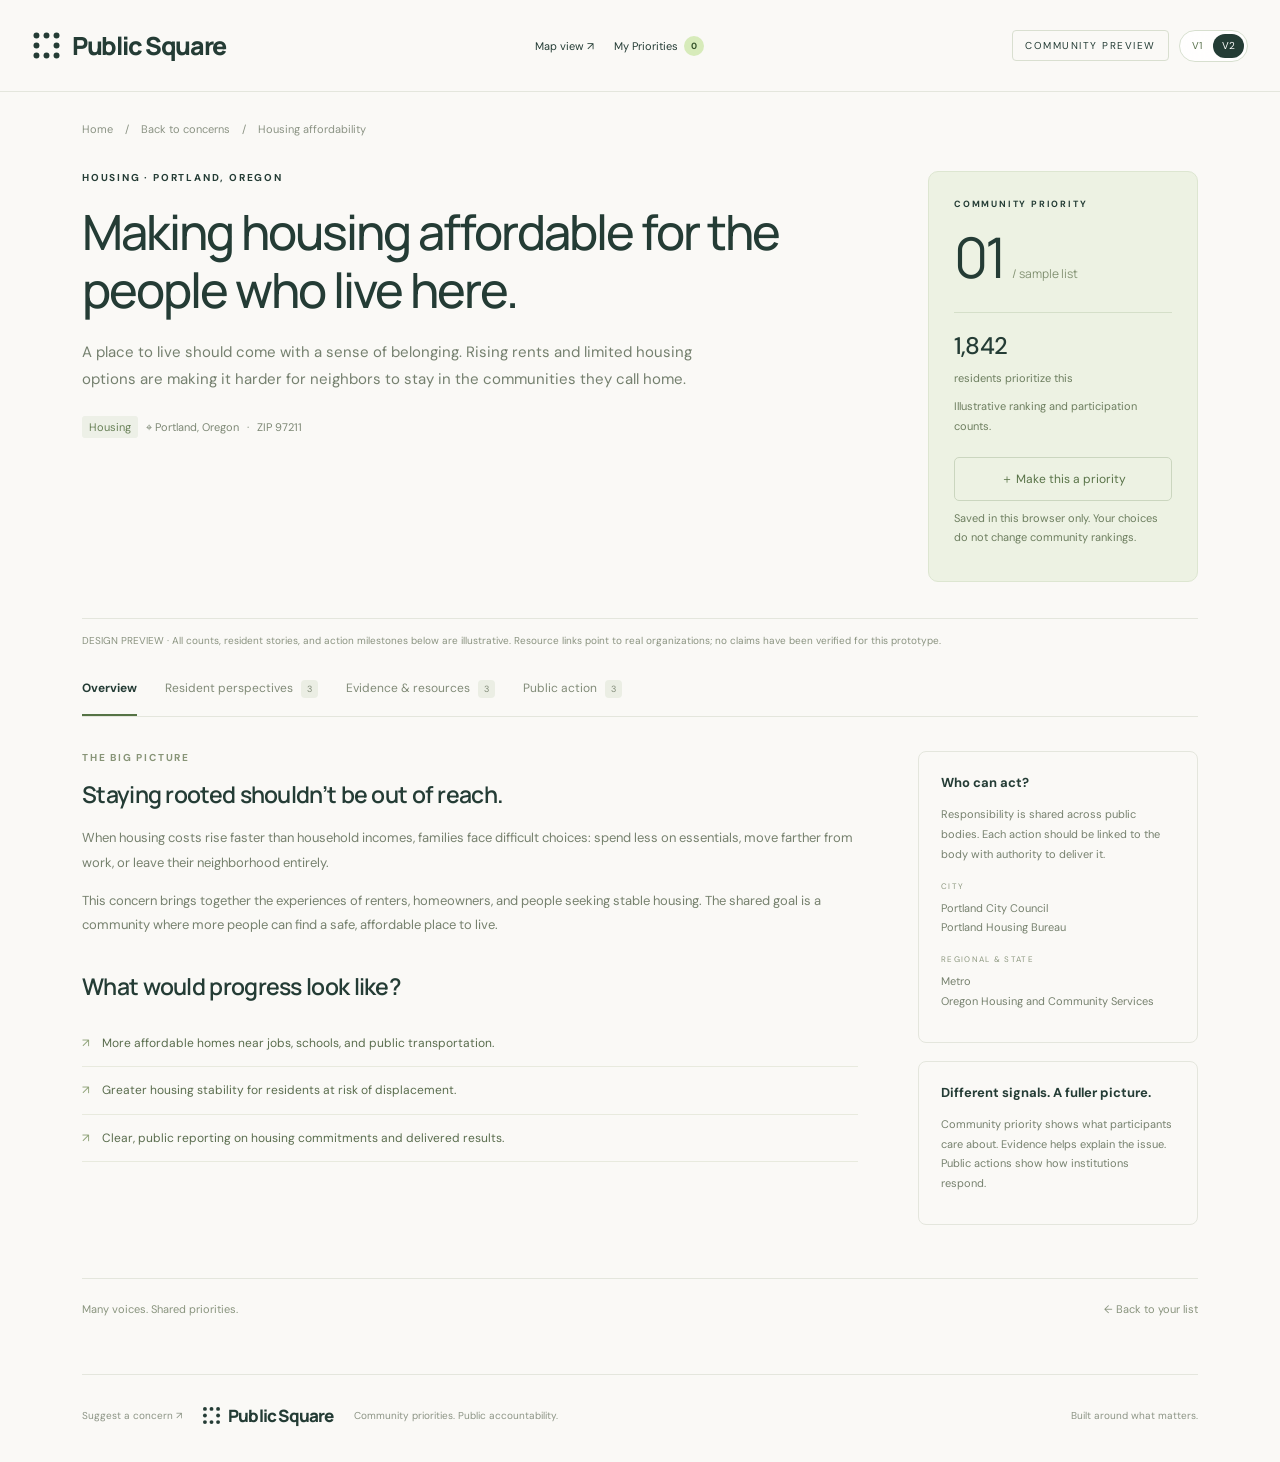
==== commit 0edaa7fd: "Add private concern drafts with matching and preview" ====
--- a/concern.html
+++ b/concern.html
@@ -27,7 +27,7 @@
 <section id="panel-evidence" class="tab-panel" role="tabpanel" aria-labelledby="tab-evidence" tabindex="0" hidden><div class="panel-intro"><div><h2>A starting point for understanding.</h2><p class="body-copy">Explore primary resources. These links are starting points, not evidence for the illustrative counts on this page.</p></div><span class="eyebrow">PRIMARY RESOURCE DIRECTORY</span></div><article class="source-card"><span class="source-icon" aria-hidden="true">▤</span><div><small>LOCAL GOVERNMENT</small><h3>Portland Housing Bureau</h3><p>Explore city housing programs, policies, and reporting. Specific findings would be linked and reviewed before appearing as evidence.</p><a href="https://www.portland.gov/phb" target="_blank" rel="noopener noreferrer">Visit the Housing Bureau ↗</a></div></article><article class="source-card"><span class="source-icon" aria-hidden="true">▦</span><div><small>FEDERAL DATA</small><h3>U.S. Census Bureau · Data Explorer</h3><p>Look up housing costs, household income, and tenure by geography. A future evidence record would include the dataset, year, geography, and limitations.</p><a href="https://data.census.gov/" target="_blank" rel="noopener noreferrer">Explore Census data ↗</a></div></article><article class="source-card"><span class="source-icon" aria-hidden="true">↗</span><div><small>STATE GOVERNMENT</small><h3>Oregon Housing and Community Services</h3><p>Find information about statewide housing programs and resources.</p><a href="https://www.oregon.gov/ohcs/" target="_blank" rel="noopener noreferrer">Visit Oregon housing resources ↗</a></div></article></section>
 <section id="panel-actions" class="tab-panel" role="tabpanel" aria-labelledby="tab-actions" tabindex="0" hidden><div class="panel-intro"><div><h2>From shared priorities to public action.</h2><p class="body-copy">Follow proposals, decisions, and delivery separately. Each real milestone will need a dated primary source.</p></div><span class="eyebrow">ILLUSTRATIVE TIMELINE · NOT ACTUAL EVENTS</span></div><div class="timeline"><article class="timeline-item"><time>EXAMPLE MILESTONE 01</time><h3>A housing proposal enters public review</h3><p>A proposed program is published for community input. A real entry would name its sponsor and link to the proposal.</p><span class="status-chip">Proposed · Example</span></article><article class="timeline-item"><time>EXAMPLE MILESTONE 02</time><h3>Funding is considered</h3><p>A budget decision is tracked separately from the proposal. Approval alone would not be recorded as completed housing.</p><span class="status-chip">Decision pending · Example</span></article><article class="timeline-item"><time>EXAMPLE MILESTONE 03</time><h3>Delivery is measured against the commitment</h3><p>Completed homes and access outcomes would be compared with published targets, with delays and missing information visible.</p><span class="status-chip">Awaiting evidence · Example</span></article></div></section>
 <div class="detail-bottom"><span>Many voices. Shared priorities.</span><a href="results.html?level=city&state=Oregon&city=Portland">← Explore more Portland concerns</a></div>
-<footer><a class="brand small" href="./"><svg class="square-logo" aria-hidden="true" viewBox="7 7 26 26" fill="none"><circle cx="11" cy="11" r="2.65" fill="currentColor"/><circle cx="20" cy="11" r="2.65" fill="currentColor"/><circle cx="29" cy="11" r="2.65" fill="currentColor"/><circle cx="11" cy="20" r="2.65" fill="currentColor"/><circle cx="29" cy="20" r="2.65" fill="currentColor"/><circle cx="11" cy="29" r="2.65" fill="currentColor"/><circle cx="20" cy="29" r="2.65" fill="currentColor"/><circle cx="29" cy="29" r="2.65" fill="currentColor"/></svg>Public Square</a><p>Community priorities. Public accountability.</p><span>Built around what matters.</span></footer></main>
+<footer><a href="suggest.html">Suggest a concern ↗</a><a class="brand small" href="./"><svg class="square-logo" aria-hidden="true" viewBox="7 7 26 26" fill="none"><circle cx="11" cy="11" r="2.65" fill="currentColor"/><circle cx="20" cy="11" r="2.65" fill="currentColor"/><circle cx="29" cy="11" r="2.65" fill="currentColor"/><circle cx="11" cy="20" r="2.65" fill="currentColor"/><circle cx="29" cy="20" r="2.65" fill="currentColor"/><circle cx="11" cy="29" r="2.65" fill="currentColor"/><circle cx="20" cy="29" r="2.65" fill="currentColor"/><circle cx="29" cy="29" r="2.65" fill="currentColor"/></svg>Public Square</a><p>Community priorities. Public accountability.</p><span>Built around what matters.</span></footer></main>
 <script>const concernDetails={"concern-2": {"title": "Safer streets for walking and biking", "description": "Everyone deserves a safe way to get to school, work, and back home.", "topic": "Transportation", "state": "Oregon", "city": "Portland", "zip": "97214", "priorities": 1567, "comments": 96, "sources": 18, "id": "concern-2", "headline": "Safer journeys, every day.", "overview": "Street design shapes whether people feel safe walking, rolling, or biking. Residents want crossings, speeds, and connections that work for everyday trips.", "outcomes": ["Safer crossings near schools and busy destinations.", "Connected routes for people walking, rolling, and biking.", "Public reporting on street improvements and safety outcomes."], "bodies": ["Portland Bureau of Transportation", "Oregon Department of Transportation"], "links": ["https://www.portland.gov/transportation", "https://www.oregon.gov/odot/"], "stories": ["\u201cGetting across a busy road should not be the hardest part of walking to school.\u201d", "\u201cA bike lane is most useful when it connects safely to the next one.\u201d", "\u201cI want crossings that work for people who need more time.\u201d"], "tags": ["School journeys", "Connected routes", "Accessible streets"], "milestones": ["A dangerous crossing is identified for review", "A street improvement proposal is considered", "Completed changes are evaluated for safer journeys"]}, "concern-3": {"title": "More support for neighbors experiencing homelessness", "description": "Building a compassionate, lasting response with shelter, services, and housing.", "topic": "Community care", "state": "Washington", "city": "Seattle", "zip": "98101", "priorities": 1439, "comments": 112, "sources": 31, "id": "concern-3", "headline": "Stability starts with a place to belong.", "overview": "Neighbors experiencing homelessness need pathways to stable housing alongside accessible services. Residents want a compassionate response with clear responsibilities and measurable follow-through.", "outcomes": ["More accessible shelter and routes into permanent housing.", "Coordinated outreach, healthcare, and practical support.", "Transparent reporting on housing stability over time."], "bodies": ["Seattle Human Services Department", "King County Regional Homelessness Authority"], "links": ["https://www.seattle.gov/human-services", "https://kcrha.org/"], "stories": ["\u201cFinding help should not mean starting over with a different office every time.\u201d", "\u201cA safe place tonight matters, and so does a stable home afterward.\u201d", "\u201cI want to understand which services are available and where the gaps are.\u201d"], "tags": ["Coordinated support", "Long-term stability", "Service access"], "milestones": ["A service gap is documented", "A coordinated response is proposed", "Housing stability outcomes are reviewed"]}, "concern-4": {"title": "Reliable public transit that connects our neighborhoods", "description": "Frequent service and better connections make everyday trips easier for everyone.", "topic": "Transportation", "state": "Washington", "city": "Seattle", "zip": "98103", "priorities": 1216, "comments": 74, "sources": 16, "id": "concern-4", "headline": "A dependable connection to everyday life.", "overview": "Transit connects residents to work, school, healthcare, and each other. Unreliable trips and missing connections can turn a short journey into a daily obstacle.", "outcomes": ["Frequent and dependable routes throughout the day.", "Accessible stops and simpler connections between services.", "Clear reporting on reliability and neighborhood access."], "bodies": ["King County Metro", "Sound Transit"], "links": ["https://kingcounty.gov/en/dept/metro", "https://www.soundtransit.org/"], "stories": ["\u201cI build extra time into every trip because I cannot afford to miss a connection.\u201d", "\u201cEvening service matters to people who do not work nine to five.\u201d", "\u201cA nearby stop is only useful if I can reach it safely.\u201d"], "tags": ["Reliability", "Service hours", "Accessible stops"], "milestones": ["A route reliability problem is documented", "A service adjustment enters review", "On-time performance is tracked after changes"]}, "concern-5": {"title": "Parks and public spaces that feel welcoming to everyone", "description": "Clean, accessible places to play, gather, and spend time outside.", "topic": "Public spaces", "state": "Oregon", "city": "Eugene", "zip": "97401", "priorities": 1084, "comments": 63, "sources": 12, "id": "concern-5", "headline": "Room to gather. Space to belong.", "overview": "Parks and shared spaces support play, rest, and connection. Residents want welcoming places that are cared for and accessible to people of different ages and abilities.", "outcomes": ["Accessible paths, facilities, and play spaces.", "Consistent maintenance and responsive repairs.", "Fair access to green space across neighborhoods."], "bodies": ["Eugene Parks and Open Space", "Eugene Recreation"], "links": ["https://www.eugene-or.gov/185/Parks-and-Open-Space", "https://www.eugene-or.gov/132/Recreation"], "stories": ["\u201cOur park is where we meet neighbors. Keeping it welcoming makes a difference.\u201d", "\u201cAn accessible path lets more of our family enjoy the same space.\u201d", "\u201cI would like to know when reported maintenance problems will be addressed.\u201d"], "tags": ["Community connection", "Access for everyone", "Maintenance"], "milestones": ["A park accessibility need is recorded", "An improvement plan is considered", "Completed work is reviewed with park users"]}, "concern-6": {"title": "Keeping our local businesses and main streets thriving", "description": "Supporting the neighborhood places that bring jobs, character, and connection.", "topic": "Community care", "state": "California", "city": "Sacramento", "zip": "95814", "priorities": 967, "comments": 58, "sources": 9, "id": "concern-6", "headline": "Neighborhood places worth investing in.", "overview": "Local businesses bring services, jobs, and gathering places to a neighborhood. Residents want thriving main streets where independent businesses can serve their communities over time.", "outcomes": ["Practical support for local and independent businesses.", "Welcoming, accessible neighborhood commercial streets.", "Transparent evaluation of business support programs."], "bodies": ["City of Sacramento", "U.S. Small Business Administration"], "links": ["https://www.cityofsacramento.gov/", "https://www.sba.gov/"], "stories": ["\u201cThe shops we walk to are part of what makes this feel like home.\u201d", "\u201cRunning a small business means balancing rising costs with what neighbors can afford.\u201d", "\u201cGood access by foot, transit, and car helps more people reach local shops.\u201d"], "tags": ["Neighborhood identity", "Business stability", "Access"], "milestones": ["Main street challenges are documented", "A local business support program is proposed", "Program reach and neighborhood outcomes are reviewed"]}, "concern-7": {"title": "Cleaner rivers and a healthier urban environment", "description": "Protecting our waterways, expanding tree cover, and preparing for hotter summers.", "topic": "Environment", "state": "California", "city": "San Francisco", "zip": "94103", "priorities": 852, "comments": 41, "sources": 22, "id": "concern-7", "headline": "A healthier environment, close to home.", "overview": "Water quality, urban trees, and heat affect daily life across neighborhoods. Residents want environmental improvements that protect shared resources and reach the places most in need.", "outcomes": ["Cleaner waterways and transparent environmental monitoring.", "More shade and tree cover where heat exposure is highest.", "Visible progress on neighborhood environmental commitments."], "bodies": ["San Francisco Environment Department", "U.S. Environmental Protection Agency"], "links": ["https://www.sfenvironment.org/", "https://www.epa.gov/"], "stories": ["\u201cMore shade would make summer walks much easier in our neighborhood.\u201d", "\u201cI want clear information about the health of our local waterways.\u201d", "\u201cPlanting trees matters, but caring for them afterward matters too.\u201d"], "tags": ["Heat resilience", "Water quality", "Long-term care"], "milestones": ["A neighborhood environmental need is identified", "A restoration or tree canopy plan is considered", "Monitoring results and completed work are published"]}, "concern-8": {"title": "More affordable childcare for working families", "description": "Helping families find dependable care close to where they live and work.", "topic": "Community care", "state": "California", "city": "Sacramento", "zip": "95816", "priorities": 731, "comments": 49, "sources": 11, "id": "concern-8", "headline": "Care that helps families thrive.", "overview": "Accessible childcare helps parents work and children learn. Families want dependable care that fits their schedules, budgets, and neighborhoods.", "outcomes": ["More affordable childcare options near families and workplaces.", "Support for a stable, qualified childcare workforce.", "Clear information about availability and assistance."], "bodies": ["California Department of Social Services \u00b7 Child Care", "ChildCare.gov"], "links": ["https://www.cdss.ca.gov/inforesources/child-care-and-development", "https://childcare.gov/"], "stories": ["\u201cFinding care that fits our work hours has been harder than we expected.\u201d", "\u201cCost is one part of the challenge. Knowing there is a dependable place matters too.\u201d", "\u201cProviders need support as well if we want more stable care options.\u201d"], "tags": ["Work schedules", "Affordability", "Provider stability"], "milestones": ["A childcare availability gap is documented", "A support or capacity program enters review", "Access and affordability outcomes are evaluated"]}};
 const concernQuery=new URLSearchParams(location.search);
 const concernId=concernQuery.get('id')||'concern-1';
@@ -53,7 +53,7 @@
 }
 let back='results.html';
 const candidate=concernQuery.get('back');
-if(candidate){try{const parsed=new URL(candidate,location.href);if(parsed.origin===location.origin&&['index.html','v1.html','results.html','priorities.html'].some(name=>parsed.pathname===new URL(name,location.href).pathname))back=parsed.pathname.split('/').pop()+parsed.search+parsed.hash;}catch{}}
+if(candidate){try{const parsed=new URL(candidate,location.href);if(parsed.origin===location.origin&&['index.html','v1.html','results.html','priorities.html','map.html'].some(name=>parsed.pathname===new URL(name,location.href).pathname))back=parsed.pathname.split('/').pop()+parsed.search+parsed.hash;}catch{}}
 if(currentConcern||concernId==='concern-1'){
  document.querySelector('.breadcrumbs a:nth-of-type(2)').href=back;
  document.querySelector('.breadcrumbs a:nth-of-type(2)').textContent='Back to concerns';
